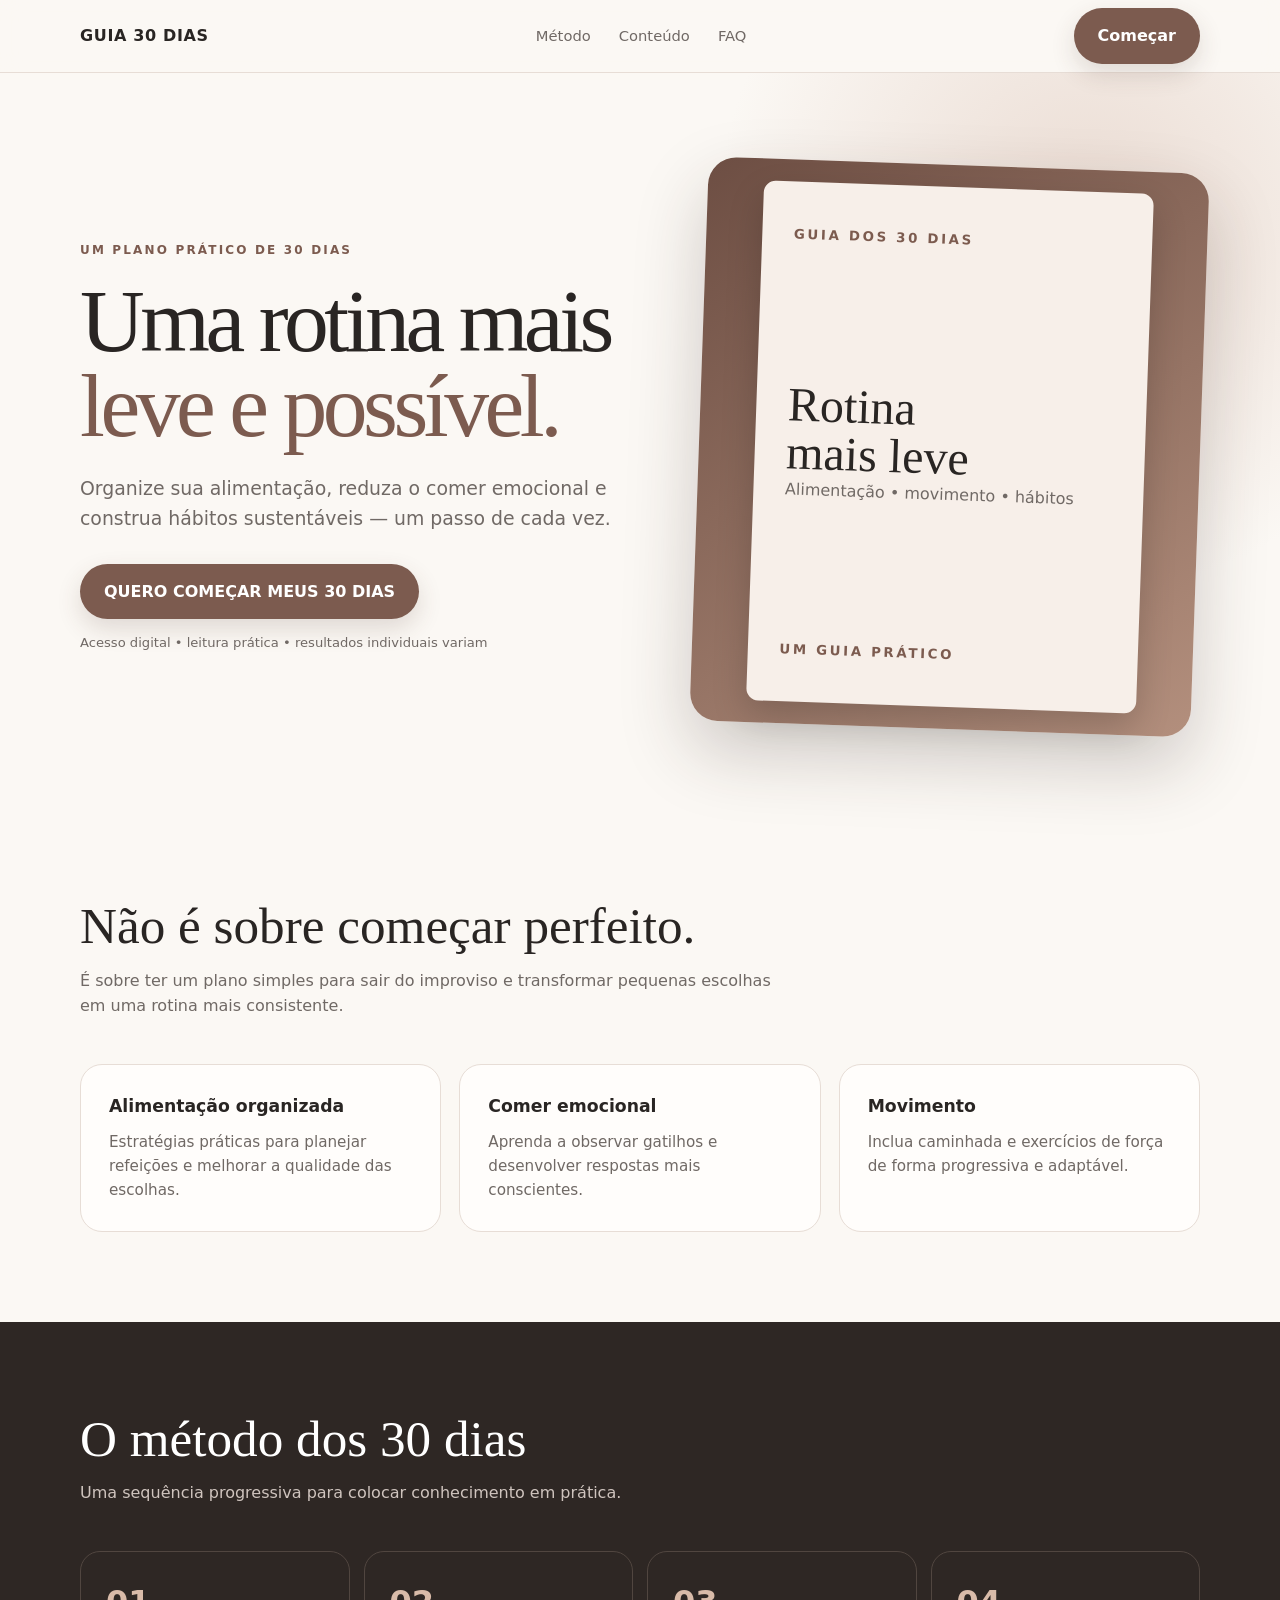
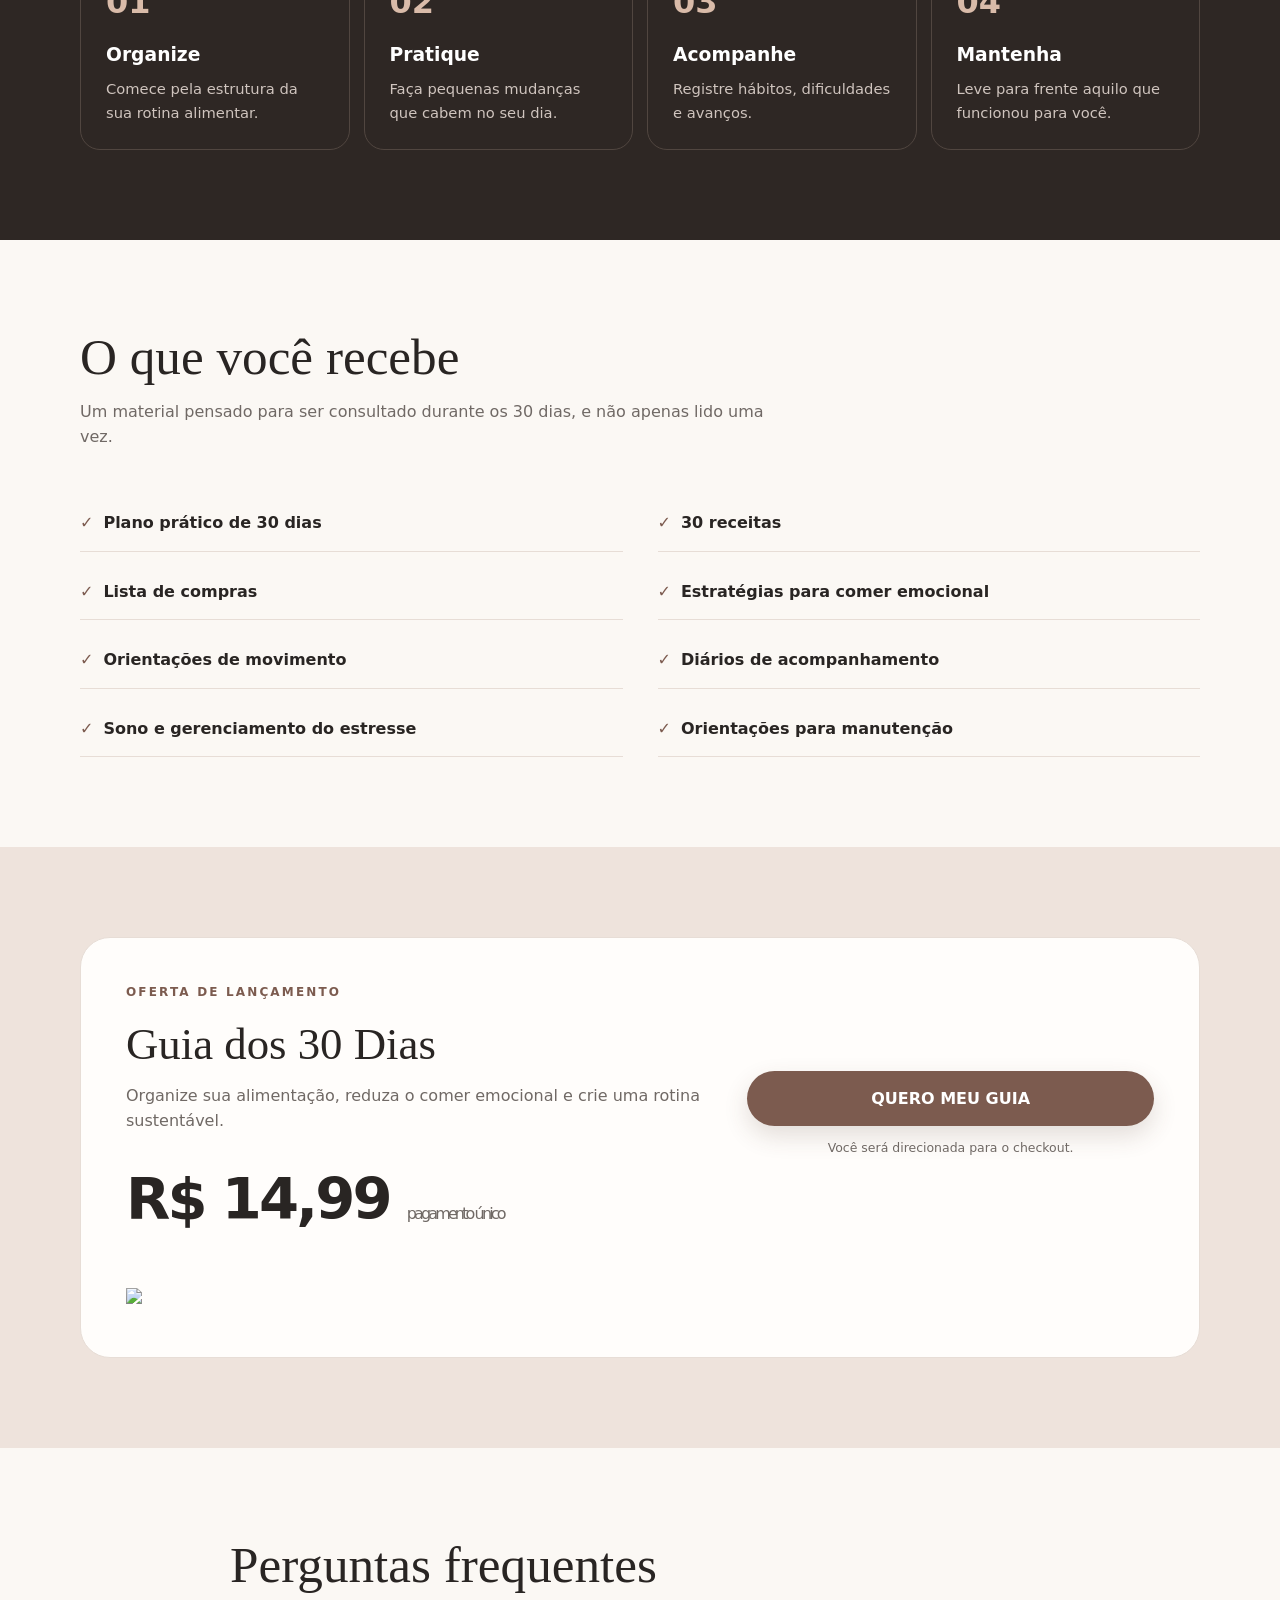
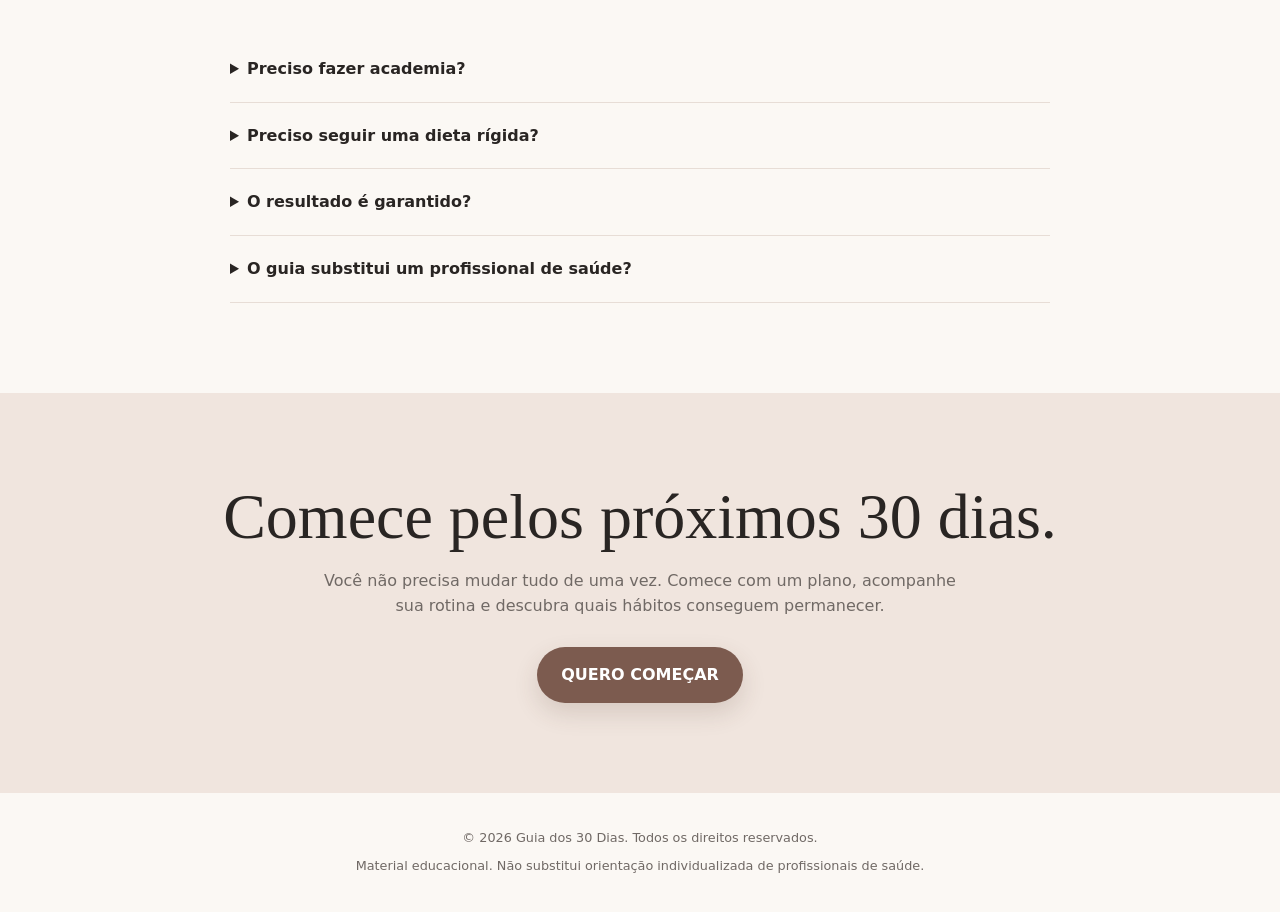
==== index.html @ d3faba63 "seg" ====
<!DOCTYPE html>
<html lang="pt-BR">

<head>
  <meta charset="UTF-8">
  <meta name="viewport" content="width=device-width, initial-scale=1.0">
  <meta name="theme-color" content="#fbf8f4">
  <title>Guia dos 30 Dias | Rotina mais leve</title>
  <meta name="description"
    content="Guia dos 30 Dias: organize sua alimentação, reduza o comer emocional e crie uma rotina sustentável.">

  <!-- Compartilhamento em redes sociais -->
  <meta property="og:type" content="website">
  <meta property="og:locale" content="pt_BR">
  <meta property="og:title" content="Guia dos 30 Dias | Rotina mais leve">
  <meta property="og:description"
    content="Organize sua alimentação, reduza o comer emocional e crie uma rotina sustentável.">
  <link rel="stylesheet" href="css/style.css">
</head>

<body>
  <a class="skip-link" href="#conteudo-principal">Ir para o conteúdo</a>

  <!-- ===================== CABEÇALHO ===================== -->
  <header class="site-header">
    <div class="container nav">
      <a class="nav__logo" href="#topo">GUIA 30 DIAS</a>

      <nav class="nav__links" aria-label="Navegação principal">
        <a href="#metodo">Método</a>
        <a href="#conteudo">Conteúdo</a>
        <a href="#faq">FAQ</a>
      </nav>

      <a class="btn" href="#oferta">Começar</a>
    </div>
  </header>

  <main id="conteudo-principal">

    <!-- ===================== HERO ===================== -->
    <section class="hero" id="topo">
      <div class="container hero__grid">
        <div>
          <p class="kicker">Um plano prático de 30 dias</p>
          <h1>Uma rotina mais <span>leve e possível.</span></h1>
          <p class="hero__subtitle">
            Organize sua alimentação, reduza o comer emocional e construa hábitos sustentáveis — um passo de cada vez.
          </p>
          <a class="btn" href="#oferta">QUERO COMEÇAR MEUS 30 DIAS</a>
          <p class="hero__note">Acesso digital • leitura prática • resultados individuais variam</p>
        </div>

        <div class="mockup" aria-hidden="true">
          <div class="cover">
            <small>GUIA DOS 30 DIAS</small>
            <div>
              <h2>Rotina<br>mais leve</h2>
              <p>Alimentação • movimento • hábitos</p>
            </div>
            <small>UM GUIA PRÁTICO</small>
          </div>
        </div>
      </div>
    </section>

    <!-- ===================== BENEFÍCIOS ===================== -->
    <section class="section">
      <div class="container">
        <div class="section-head">
          <h2>Não é sobre começar perfeito.</h2>
          <p>
            É sobre ter um plano simples para sair do improviso e transformar pequenas escolhas em uma rotina mais
            consistente.
          </p>
        </div>

        <div class="cards">
          <article class="card">
            <h3>Alimentação organizada</h3>
            <p>Estratégias práticas para planejar refeições e melhorar a qualidade das escolhas.</p>
          </article>
          <article class="card">
            <h3>Comer emocional</h3>
            <p>Aprenda a observar gatilhos e desenvolver respostas mais conscientes.</p>
          </article>
          <article class="card">
            <h3>Movimento</h3>
            <p>Inclua caminhada e exercícios de força de forma progressiva e adaptável.</p>
          </article>
        </div>
      </div>
    </section>

    <!-- ===================== MÉTODO ===================== -->
    <section class="section method" id="metodo">
      <div class="container">
        <div class="section-head">
          <h2>O método dos 30 dias</h2>
          <p>Uma sequência progressiva para colocar conhecimento em prática.</p>
        </div>

        <ol class="steps">
          <li class="step">
            <span class="step__number">01</span>
            <h3>Organize</h3>
            <p>Comece pela estrutura da sua rotina alimentar.</p>
          </li>
          <li class="step">
            <span class="step__number">02</span>
            <h3>Pratique</h3>
            <p>Faça pequenas mudanças que cabem no seu dia.</p>
          </li>
          <li class="step">
            <span class="step__number">03</span>
            <h3>Acompanhe</h3>
            <p>Registre hábitos, dificuldades e avanços.</p>
          </li>
          <li class="step">
            <span class="step__number">04</span>
            <h3>Mantenha</h3>
            <p>Leve para frente aquilo que funcionou para você.</p>
          </li>
        </ol>
      </div>
    </section>

    <!-- ===================== O QUE VOCÊ RECEBE ===================== -->
    <section class="section" id="conteudo">
      <div class="container">
        <div class="section-head">
          <h2>O que você recebe</h2>
          <p>Um material pensado para ser consultado durante os 30 dias, e não apenas lido uma vez.</p>
        </div>

        <ul class="checklist">
          <li>Plano prático de 30 dias</li>
          <li>30 receitas</li>
          <li>Lista de compras</li>
          <li>Estratégias para comer emocional</li>
          <li>Orientações de movimento</li>
          <li>Diários de acompanhamento</li>
          <li>Sono e gerenciamento do estresse</li>
          <li>Orientações para manutenção</li>
        </ul>
      </div>
    </section>

    <!-- ===================== OFERTA ===================== -->
    <section class="section offer" id="oferta">
      <div class="container">
        <div class="offer__box">
          <div>
            <p class="kicker">Oferta de lançamento</p>
            <h2 class="offer__title">Guia dos 30 Dias</h2>
            <p class="offer__text">
              Organize sua alimentação, reduza o comer emocional e crie uma rotina sustentável.
            </p>
            <p class="price">R$ 14,99 <small>pagamento único</small></p>
          </div>

          <div>
            <a class="btn btn--block" href="https://pay.hotmart.com/E107895298A" target="_blank"
              rel="noopener noreferrer">QUERO MEU GUIA</a>
            <p class="offer__note">Você será direcionada para o checkout.</p>
          </div>
          <div>
            <script type="text/javascript">
              function importHotmart(){ 
                 var imported = document.createElement('script'); 
                 imported.src = 'https://static.hotmart.com/checkout/widget.min.js'; 
                 document.head.appendChild(imported); 
                var link = document.createElement('link'); 
                link.rel = 'stylesheet'; 
                link.type = 'text/css'; 
                link.href = 'https://static.hotmart.com/css/hotmart-fb.min.css'; 
                document.head.appendChild(link);	} 
               importHotmart(); 
             </script> 
             <a onclick="return false;" href="https://pay.hotmart.com/E107895298A?checkoutMode=2" class="hotmart-fb hotmart__button-checkout"><img src='https://static.hotmart.com/img/btn-buy-green.png'></a> 
          </div>
        </div>
      </div>
    </section>

    <!-- ===================== FAQ ===================== -->
    <section class="section" id="faq">
      <div class="container faq">
        <div class="section-head">
          <h2>Perguntas frequentes</h2>
        </div>

        <details>
          <summary>Preciso fazer academia?</summary>
          <p>Não. O material apresenta alternativas de movimento que podem ser adaptadas à rotina.</p>
        </details>
        <details>
          <summary>Preciso seguir uma dieta rígida?</summary>
          <p>Não. A proposta é trabalhar organização e construção de hábitos.</p>
        </details>
        <details>
          <summary>O resultado é garantido?</summary>
          <p>Não. Resultados relacionados a alimentação, atividade física e peso variam entre indivíduos.</p>
        </details>
        <details>
          <summary>O guia substitui um profissional de saúde?</summary>
          <p>Não. O conteúdo é educacional e não substitui avaliação ou acompanhamento médico, nutricional ou
            psicológico.</p>
        </details>
      </div>
    </section>

    <!-- ===================== CHAMADA FINAL ===================== -->
    <section class="section final">
      <div class="container">
        <h2>Comece pelos próximos 30 dias.</h2>
        <p>
          Você não precisa mudar tudo de uma vez. Comece com um plano, acompanhe sua rotina e descubra quais hábitos
          conseguem permanecer.
        </p>
        <a class="btn" href="#oferta">QUERO COMEÇAR</a>
      </div>
    </section>

  </main>

  <!-- ===================== RODAPÉ ===================== -->
  <footer class="site-footer">
    <div class="container">
      <p>© <span id="ano-atual">2026</span> Guia dos 30 Dias. Todos os direitos reservados.</p>
      <p>Material educacional. Não substitui orientação individualizada de profissionais de saúde.</p>
    </div>
  </footer>

  <script src="js/script.js" defer></script>
</body>

</html>
---- css/style.css ----
/* ==========================================================================
   1. VARIÁVEIS
   ========================================================================== */
:root {
  /* Cores */
  --color-bg: #fbf8f4;
  --color-paper: #fffdfb;
  --color-ink: #292523;
  --color-muted: #706965;
  --color-accent: #7c5b4f;
  --color-accent-light: #d9bba9;
  --color-soft: #eee3dc;
  --color-final: #f0e5de;
  --color-line: #e7ddd6;
  --color-dark: #2e2724;
  --color-dark-line: #514640;
  --color-dark-muted: #cfc4be;

  /* Tipografia */
  --font-sans: Inter, system-ui, -apple-system, BlinkMacSystemFont, "Segoe UI", sans-serif;
  --font-serif: Georgia, "Times New Roman", serif;

  /* Layout */
  --container: min(1120px, 92%);
  --header-height: 72px;
  --radius-sm: 12px;
  --radius-md: 20px;
  --radius-lg: 28px;
  --radius-pill: 999px;
}

/* ==========================================================================
   2. RESET E BASE
   ========================================================================== */
*,
*::before,
*::after {
  box-sizing: border-box;
  margin: 0;
  padding: 0;
}

html {
  scroll-behavior: smooth;
  scroll-padding-top: calc(var(--header-height) + 16px);
}

body {
  font-family: var(--font-sans);
  background: var(--color-bg);
  color: var(--color-ink);
  line-height: 1.6;
}

a {
  color: inherit;
  text-decoration: none;
}

:focus-visible {
  outline: 3px solid var(--color-accent);
  outline-offset: 3px;
}

.container {
  width: var(--container);
  margin-inline: auto;
}

.skip-link {
  position: absolute;
  left: -9999px;
  top: 8px;
  z-index: 100;
  padding: 10px 16px;
  background: var(--color-ink);
  color: #fff;
  border-radius: var(--radius-sm);
}

.skip-link:focus {
  left: 8px;
}

@media (prefers-reduced-motion: reduce) {
  html {
    scroll-behavior: auto;
  }

  * {
    transition: none !important;
  }
}

/* ==========================================================================
   3. COMPONENTES REUTILIZÁVEIS
   ========================================================================== */

/* Botão */
.btn {
  display: inline-flex;
  align-items: center;
  justify-content: center;
  padding: 15px 24px;
  border-radius: var(--radius-pill);
  background: var(--color-accent);
  color: #fff;
  font-weight: 750;
  box-shadow: 0 10px 25px rgba(80, 55, 45, .16);
  transition: transform .2s;
}

.btn:hover {
  transform: translateY(-2px);
}

.btn--block {
  width: 100%;
}

/* Chamada superior de seção */
.kicker {
  margin-bottom: 18px;
  font-size: .75rem;
  font-weight: 800;
  letter-spacing: .18em;
  text-transform: uppercase;
  color: var(--color-accent);
}

/* Seções */
.section {
  padding: 90px 0;
}

.section-head {
  max-width: 700px;
  margin-bottom: 45px;
}

.section-head h2 {
  margin-bottom: 15px;
  font: 500 clamp(2.1rem, 4vw, 3.5rem) / 1.05 var(--font-serif);
}

.section-head p {
  color: var(--color-muted);
}

/* ==========================================================================
   4. CABEÇALHO
   ========================================================================== */
.site-header {
  position: sticky;
  top: 0;
  z-index: 20;
  background: rgba(251, 248, 244, .92);
  backdrop-filter: blur(12px);
  border-bottom: 1px solid var(--color-line);
}

.nav {
  height: var(--header-height);
  display: flex;
  align-items: center;
  justify-content: space-between;
}

.nav__logo {
  font-weight: 800;
  letter-spacing: .04em;
}

.nav__links {
  display: flex;
  gap: 28px;
  font-size: .92rem;
  color: var(--color-muted);
}

.nav__links a:hover,
.nav__links a.is-active {
  color: var(--color-ink);
}

.nav__links a.is-active {
  font-weight: 700;
}

/* ==========================================================================
   5. HERO
   ========================================================================== */
.hero {
  padding: 92px 0 80px;
  background:
    radial-gradient(circle at 85% 20%, #eadbd2 0, transparent 30%),
    var(--color-bg);
}

.hero__grid {
  display: grid;
  grid-template-columns: 1.05fr .95fr;
  gap: 65px;
  align-items: center;
}

.hero h1 {
  font: 500 clamp(3rem, 7vw, 5.8rem) / .95 var(--font-serif);
  letter-spacing: -.05em;
}

.hero h1 span {
  display: block;
  color: var(--color-accent);
}

.hero__subtitle {
  max-width: 620px;
  margin: 25px 0 30px;
  font-size: 1.18rem;
  color: var(--color-muted);
}

.hero__note {
  margin-top: 13px;
  font-size: .82rem;
  color: var(--color-muted);
}

/* Mockup da capa */
.mockup {
  padding: 22px;
  background: linear-gradient(145deg, #6d4e43, #b38f7d);
  border-radius: var(--radius-lg);
  box-shadow: 0 30px 70px rgba(52, 38, 32, .22);
  transform: rotate(2deg);
}

.cover {
  display: flex;
  flex-direction: column;
  justify-content: space-between;
  max-width: 390px;
  aspect-ratio: 3 / 4;
  margin: auto;
  padding: 42px 32px;
  background: #f7efe9;
  border-radius: var(--radius-sm);
  box-shadow: 0 15px 35px rgba(0, 0, 0, .18);
}

.cover small {
  font-weight: 800;
  letter-spacing: .2em;
  color: var(--color-accent);
}

.cover h2 {
  font: 500 3rem / 1 var(--font-serif);
}

.cover p {
  color: var(--color-muted);
}

/* ==========================================================================
   6. CARDS (BENEFÍCIOS)
   ========================================================================== */
.cards {
  display: grid;
  grid-template-columns: repeat(3, 1fr);
  gap: 18px;
}

.card {
  padding: 28px;
  background: var(--color-paper);
  border: 1px solid var(--color-line);
  border-radius: 22px;
}

.card h3 {
  margin-bottom: 9px;
  font-size: 1.08rem;
}

.card p {
  font-size: .95rem;
  color: var(--color-muted);
}

/* ==========================================================================
   7. MÉTODO (FUNDO ESCURO)
   ========================================================================== */
.method {
  background: var(--color-dark);
  color: #fff;
}

.method .section-head p {
  color: var(--color-dark-muted);
}

.steps {
  display: grid;
  grid-template-columns: repeat(4, 1fr);
  gap: 14px;
  list-style: none;
}

.step {
  padding: 25px;
  border: 1px solid var(--color-dark-line);
  border-radius: var(--radius-md);
}

.step__number {
  display: block;
  font-size: 2rem;
  font-weight: 700;
  color: var(--color-accent-light);
}

.step h3 {
  margin: 12px 0 7px;
}

.step p {
  font-size: .92rem;
  color: var(--color-dark-muted);
}

/* ==========================================================================
   8. CONTEÚDO (CHECKLIST)
   ========================================================================== */
.checklist {
  display: grid;
  grid-template-columns: 1fr 1fr;
  gap: 12px 35px;
  list-style: none;
}

.checklist li {
  padding: 15px 0;
  border-bottom: 1px solid var(--color-line);
  font-weight: 650;
}

.checklist li::before {
  content: "✓";
  margin-right: 10px;
  color: var(--color-accent);
}

/* ==========================================================================
   9. OFERTA
   ========================================================================== */
.offer {
  background: var(--color-soft);
}

.offer__box {
  display: grid;
  grid-template-columns: 1fr .7fr;
  gap: 40px;
  align-items: center;
  padding: 45px;
  background: var(--color-paper);
  border: 1px solid var(--color-line);
  border-radius: 30px;
}

.offer__title {
  margin-bottom: 15px;
  font: 500 2.8rem / 1.05 var(--font-serif);
}

.offer__text {
  margin-bottom: 20px;
  color: var(--color-muted);
}

.price {
  font-size: 3.6rem;
  font-weight: 850;
  letter-spacing: -.05em;
}

.price small {
  font-size: 1rem;
  font-weight: 500;
  color: var(--color-muted);
}

.offer__note {
  margin-top: 12px;
  font-size: .78rem;
  text-align: center;
  color: var(--color-muted);
}

/* ==========================================================================
   10. FAQ
   ========================================================================== */
.faq {
  max-width: 820px;
}

.faq details {
  padding: 20px 0;
  border-bottom: 1px solid var(--color-line);
}

.faq summary {
  cursor: pointer;
  font-weight: 750;
}

.faq details p {
  padding-top: 12px;
  color: var(--color-muted);
}

/* ==========================================================================
   11. CHAMADA FINAL E RODAPÉ
   ========================================================================== */
.final {
  text-align: center;
  background: var(--color-final);
}

.final h2 {
  margin-bottom: 18px;
  font: 500 clamp(2.5rem, 5vw, 4.3rem) / 1.05 var(--font-serif);
}

.final p {
  max-width: 650px;
  margin: 0 auto 28px;
  color: var(--color-muted);
}

.site-footer {
  padding: 35px 0;
  font-size: .8rem;
  text-align: center;
  color: var(--color-muted);
}

.site-footer p + p {
  margin-top: 8px;
}

/* ==========================================================================
   12. RESPONSIVO
   ========================================================================== */
@media (max-width: 800px) {
  .nav__links {
    display: none;
  }

  .hero {
    padding-top: 55px;
  }

  .hero__grid,
  .offer__box {
    grid-template-columns: 1fr;
  }

  .cards,
  .steps {
    grid-template-columns: 1fr 1fr;
  }

  .checklist {
    grid-template-columns: 1fr;
  }

  .mockup {
    max-width: 440px;
    margin: auto;
  }
}

@media (max-width: 520px) {
  .section {
    padding: 65px 0;
  }

  .cards,
  .steps {
    grid-template-columns: 1fr;
  }

  .nav .btn {
    padding: 11px 15px;
    font-size: .82rem;
  }

  .offer__box {
    padding: 28px;
  }

  .price {
    font-size: 3rem;
  }
}
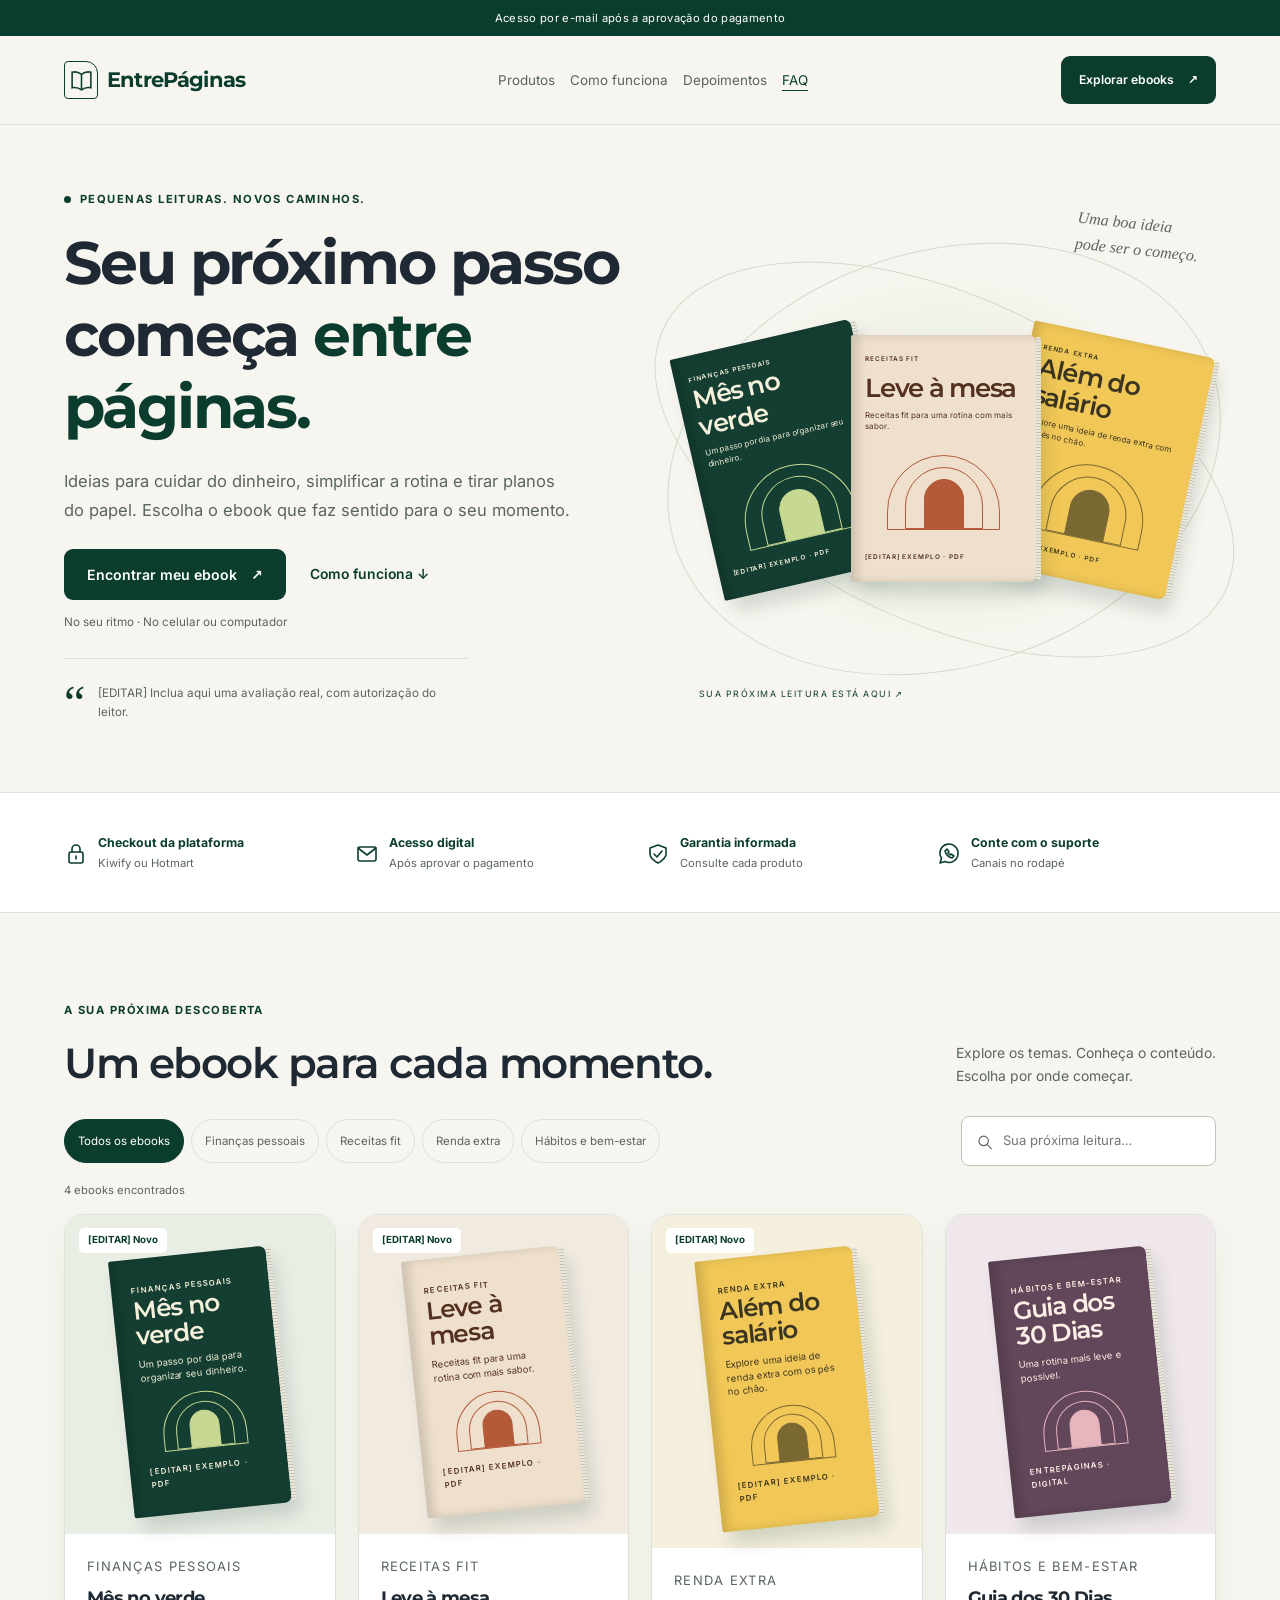
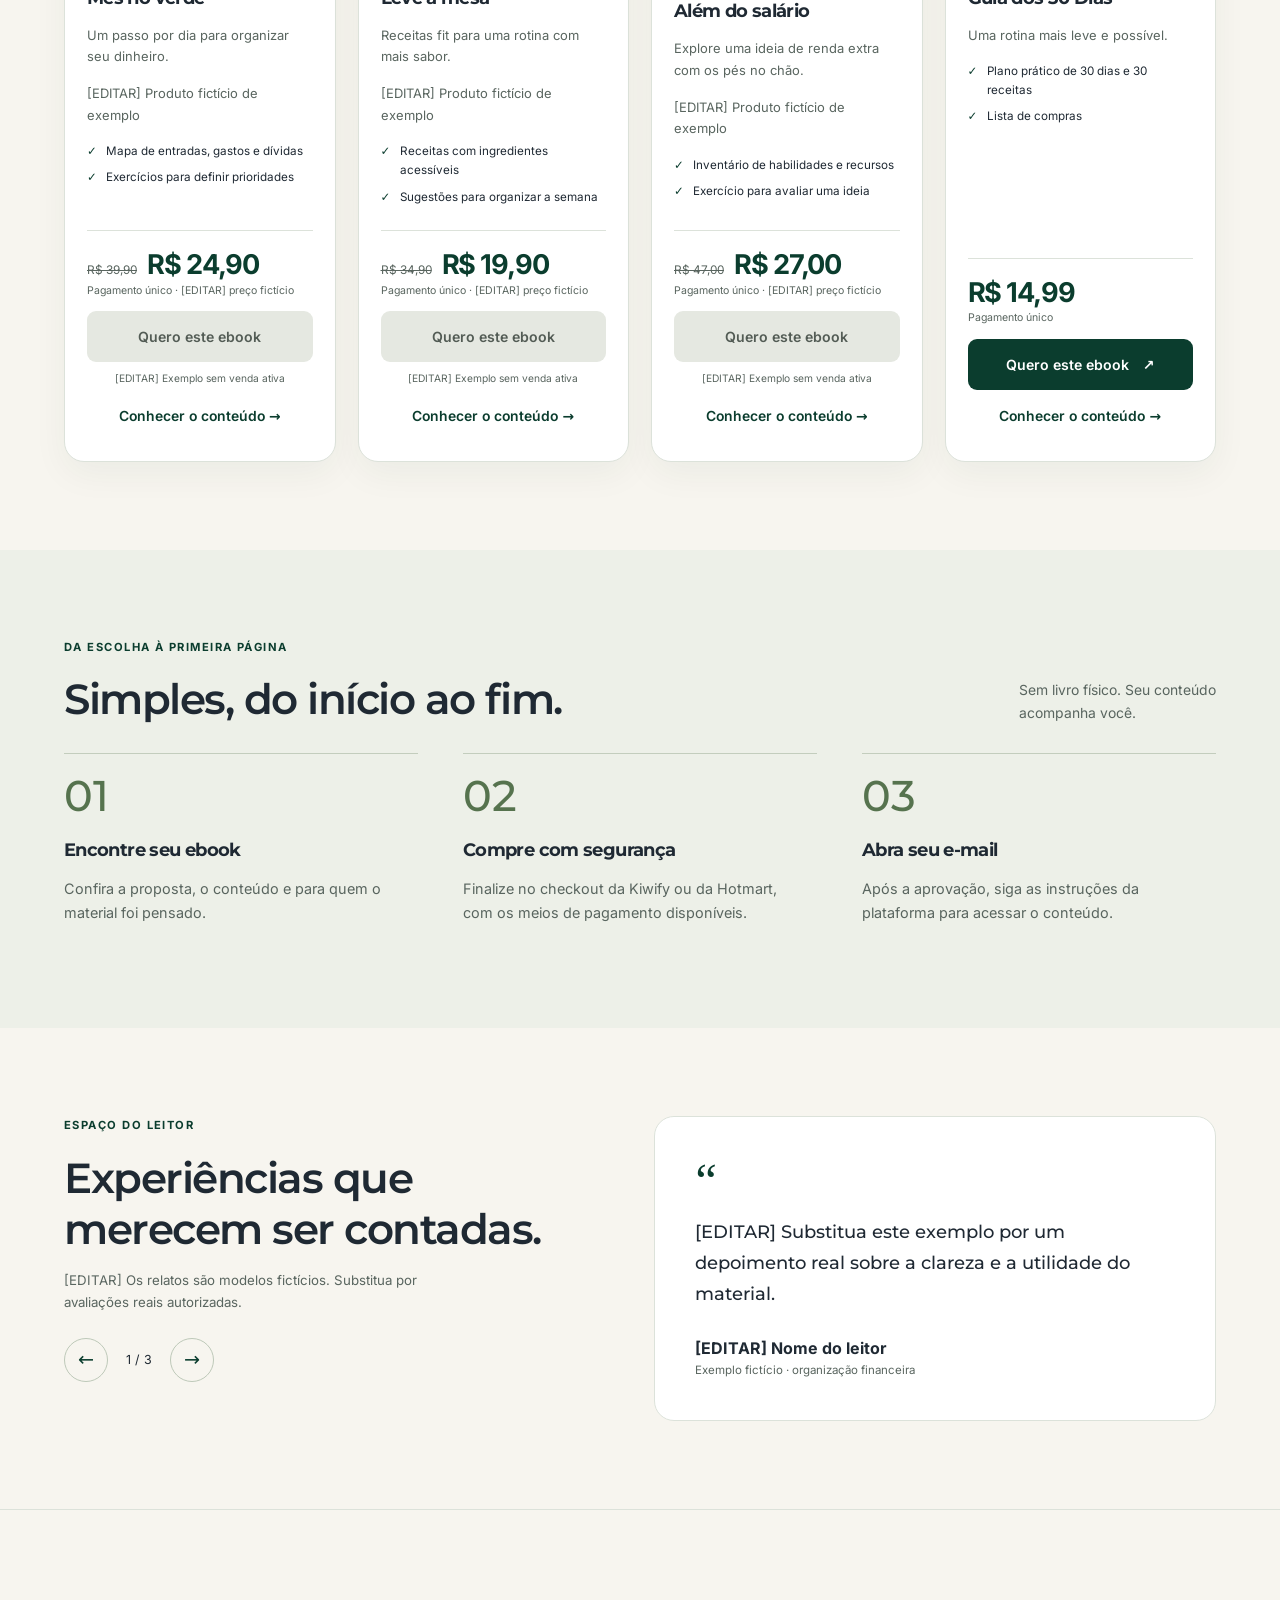
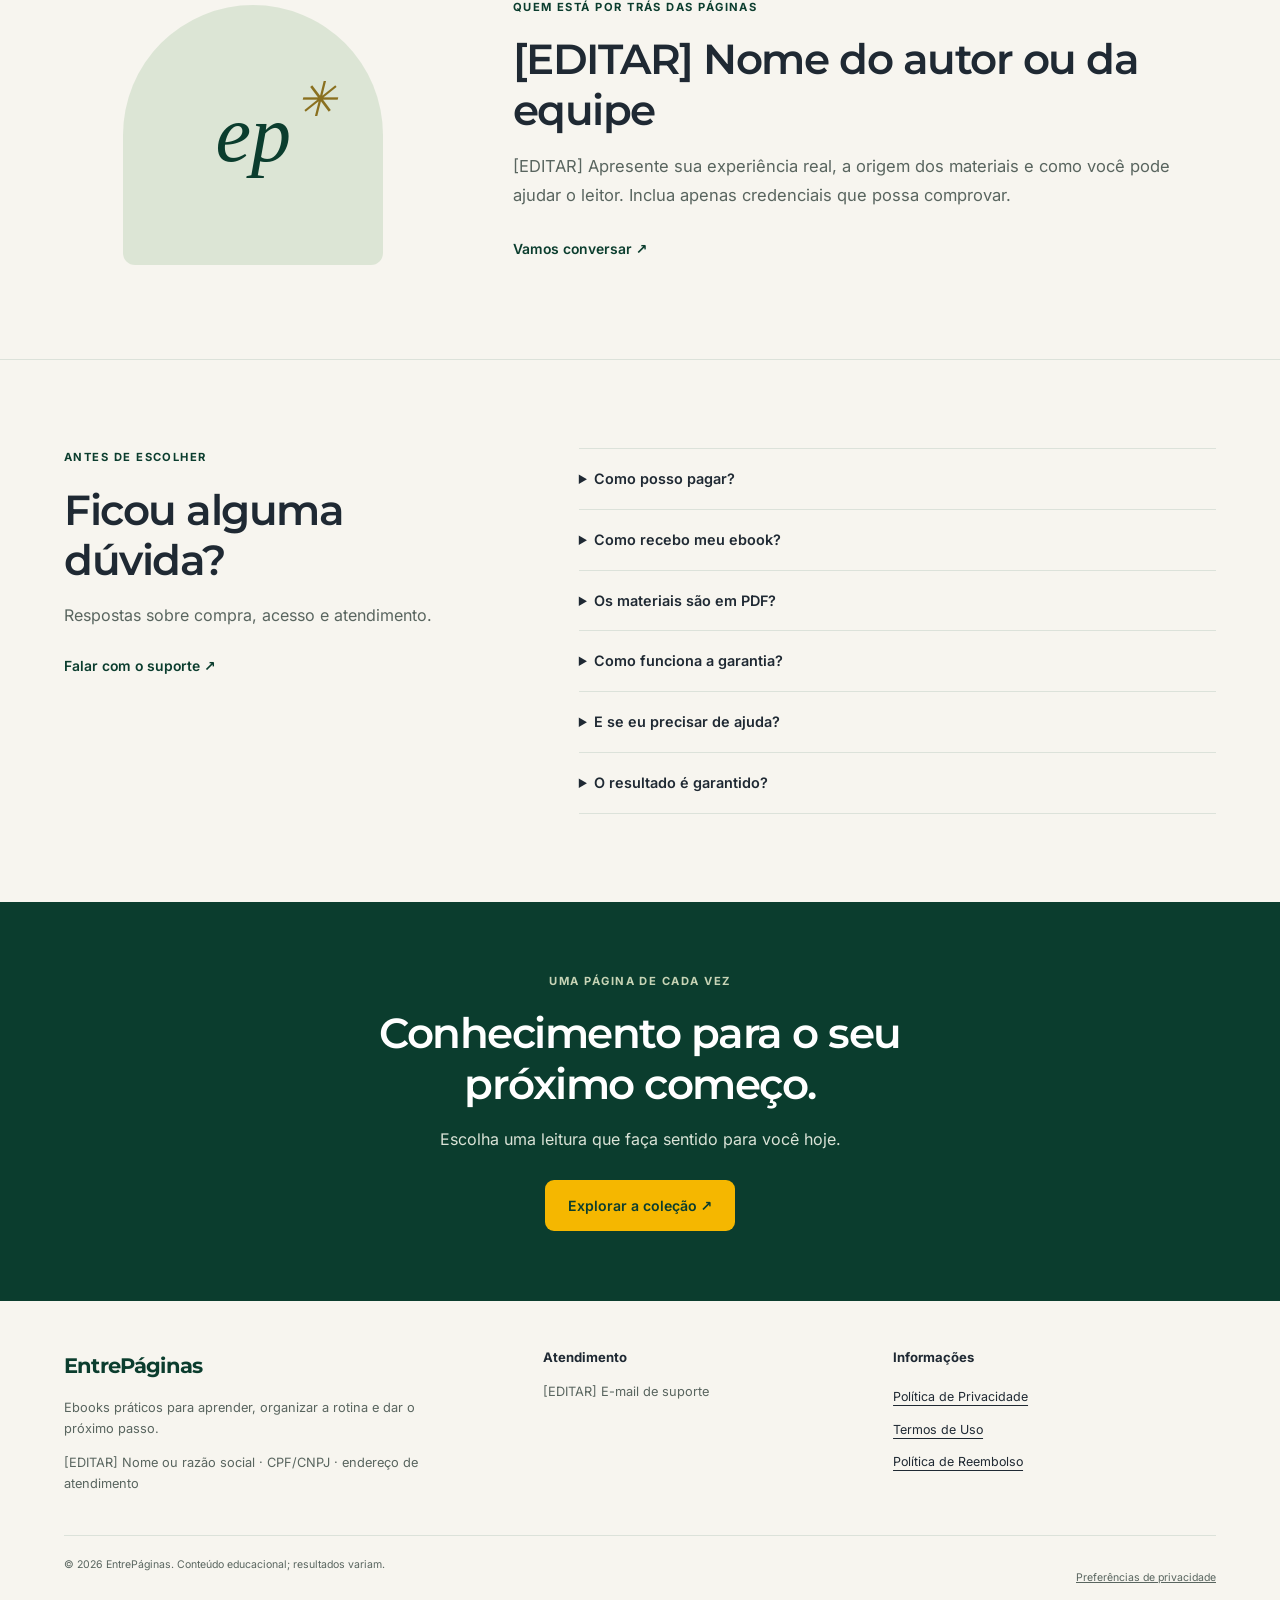
==== commit 33d15361: "Transformar página em vitrine de ebooks com catálogo configurável" ====
--- a/index.html
+++ b/index.html
@@ -1,238 +1,77 @@
-<!DOCTYPE html>
+<!doctype html>
 <html lang="pt-BR">
-
 <head>
-  <meta charset="UTF-8">
-  <meta name="viewport" content="width=device-width, initial-scale=1.0">
-  <meta name="theme-color" content="#fbf8f4">
-  <title>Guia dos 30 Dias | Rotina mais leve</title>
-  <meta name="description"
-    content="Guia dos 30 Dias: organize sua alimentação, reduza o comer emocional e crie uma rotina sustentável.">
-
-  <!-- Compartilhamento em redes sociais -->
+  <meta charset="utf-8">
+  <meta name="viewport" content="width=device-width, initial-scale=1">
+  <meta name="theme-color" content="#0B3D2E">
+  <title>EntrePáginas | Ebooks para o seu próximo passo</title>
+  <meta name="description" content="Explore ebooks sobre finanças, receitas e novas ideias. Conheça o conteúdo e compre pelo checkout da plataforma.">
+  <!-- [EDITAR] Atualize também os metadados estáticos ao mudar a marca/domínio. -->
+  <!-- [EDITAR] Após publicar, insira aqui o canonical com a URL absoluta da página. -->
   <meta property="og:type" content="website">
   <meta property="og:locale" content="pt_BR">
-  <meta property="og:title" content="Guia dos 30 Dias | Rotina mais leve">
-  <meta property="og:description"
-    content="Organize sua alimentação, reduza o comer emocional e crie uma rotina sustentável.">
+  <meta property="og:title" content="EntrePáginas | Ebooks para o seu próximo passo">
+  <meta property="og:description" content="Conhecimento prático para organizar a rotina e começar algo novo.">
+  <meta property="og:url" content="">
+  <meta property="og:image" content="assets/compartilhamento.png">
+  <meta name="twitter:card" content="summary_large_image">
+  <meta name="twitter:title" content="EntrePáginas | Ebooks para o seu próximo passo">
+  <meta name="twitter:description" content="Conhecimento prático para organizar a rotina e começar algo novo.">
+  <meta name="twitter:image" content="assets/compartilhamento.png">
+  <link rel="icon" href="assets/favicon.svg" type="image/svg+xml">
+  <link rel="preload" href="assets/fonts/inter-latin.woff2" as="font" type="font/woff2" crossorigin>
+  <link rel="preload" href="assets/fonts/montserrat-latin.woff2" as="font" type="font/woff2" crossorigin>
   <link rel="stylesheet" href="css/style.css">
+  <!-- Pixels: configure os IDs em produtos.js; carregamento após consentimento. -->
+  <script src="js/produtos.js" defer></script>
+  <script src="js/script.js" defer></script>
 </head>
-
-<body>
+<body data-pagina="inicio">
   <a class="skip-link" href="#conteudo-principal">Ir para o conteúdo</a>
-
-  <!-- ===================== CABEÇALHO ===================== -->
-  <header class="site-header">
-    <div class="container nav">
-      <a class="nav__logo" href="#topo">GUIA 30 DIAS</a>
-
-      <nav class="nav__links" aria-label="Navegação principal">
-        <a href="#metodo">Método</a>
-        <a href="#conteudo">Conteúdo</a>
-        <a href="#faq">FAQ</a>
-      </nav>
-
-      <a class="btn" href="#oferta">Começar</a>
-    </div>
-  </header>
-
-  <main id="conteudo-principal">
-
-    <!-- ===================== HERO ===================== -->
-    <section class="hero" id="topo">
-      <div class="container hero__grid">
-        <div>
-          <p class="kicker">Um plano prático de 30 dias</p>
-          <h1>Uma rotina mais <span>leve e possível.</span></h1>
-          <p class="hero__subtitle">
-            Organize sua alimentação, reduza o comer emocional e construa hábitos sustentáveis — um passo de cada vez.
-          </p>
-          <a class="btn" href="#oferta">QUERO COMEÇAR MEUS 30 DIAS</a>
-          <p class="hero__note">Acesso digital • leitura prática • resultados individuais variam</p>
-        </div>
-
-        <div class="mockup" aria-hidden="true">
-          <div class="cover">
-            <small>GUIA DOS 30 DIAS</small>
-            <div>
-              <h2>Rotina<br>mais leve</h2>
-              <p>Alimentação • movimento • hábitos</p>
-            </div>
-            <small>UM GUIA PRÁTICO</small>
-          </div>
-        </div>
+  <div class="announcement" data-aviso>Acesso por e-mail após a aprovação do pagamento</div>
+  <header class="site-header"><div class="container nav">
+    <a class="brand" href="index.html" aria-label="EntrePáginas — início"><span class="brand-mark" aria-hidden="true"><svg viewBox="0 0 24 24" width="25" height="25" fill="none" stroke="currentColor" stroke-width="1.5"><path d="M3 4q5-1 9 2 4-3 9-2v15q-5-1-9 2-4-3-9-2zM12 6v15"/></svg></span><span data-marca>EntrePáginas</span></a>
+    <button class="menu-toggle" type="button" aria-expanded="false" aria-controls="menu-principal">Menu <span aria-hidden="true">☰</span></button>
+    <nav id="menu-principal" class="nav-links" aria-label="Navegação principal"><a href="#produtos">Produtos</a><a href="#como-funciona">Como funciona</a><a href="#depoimentos">Depoimentos</a><a href="#faq">FAQ</a></nav>
+    <a class="button nav-cta" href="#produtos">Explorar ebooks <span aria-hidden="true">↗</span></a>
+  </div></header>
+  <main id="conteudo-principal" tabindex="-1">
+    <section class="hero" id="topo"><div class="container hero-grid">
+      <div class="hero-copy"><p class="eyebrow"><span class="dot" aria-hidden="true"></span> Pequenas leituras. Novos caminhos.</p>
+        <h1>Seu próximo passo<br>começa <span>entre páginas.</span></h1>
+        <p class="lead">Ideias para cuidar do dinheiro, simplificar a rotina e tirar planos do papel. Escolha o ebook que faz sentido para o seu momento.</p>
+        <div class="hero-actions"><a class="button" href="#produtos">Encontrar meu ebook <span aria-hidden="true">↗</span></a><a class="text-link" href="#como-funciona">Como funciona ↓</a></div>
+        <p class="hero-note">No seu ritmo · No celular ou computador</p>
+        <div class="social-summary"><span class="quote-mark" aria-hidden="true">“</span><p data-prova-social>[EDITAR] Inclua uma avaliação real, com autorização.</p></div>
       </div>
-    </section>
-
-    <!-- ===================== BENEFÍCIOS ===================== -->
-    <section class="section">
-      <div class="container">
-        <div class="section-head">
-          <h2>Não é sobre começar perfeito.</h2>
-          <p>
-            É sobre ter um plano simples para sair do improviso e transformar pequenas escolhas em uma rotina mais
-            consistente.
-          </p>
-        </div>
-
-        <div class="cards">
-          <article class="card">
-            <h3>Alimentação organizada</h3>
-            <p>Estratégias práticas para planejar refeições e melhorar a qualidade das escolhas.</p>
-          </article>
-          <article class="card">
-            <h3>Comer emocional</h3>
-            <p>Aprenda a observar gatilhos e desenvolver respostas mais conscientes.</p>
-          </article>
-          <article class="card">
-            <h3>Movimento</h3>
-            <p>Inclua caminhada e exercícios de força de forma progressiva e adaptável.</p>
-          </article>
-        </div>
-      </div>
-    </section>
-
-    <!-- ===================== MÉTODO ===================== -->
-    <section class="section method" id="metodo">
-      <div class="container">
-        <div class="section-head">
-          <h2>O método dos 30 dias</h2>
-          <p>Uma sequência progressiva para colocar conhecimento em prática.</p>
-        </div>
-
-        <ol class="steps">
-          <li class="step">
-            <span class="step__number">01</span>
-            <h3>Organize</h3>
-            <p>Comece pela estrutura da sua rotina alimentar.</p>
-          </li>
-          <li class="step">
-            <span class="step__number">02</span>
-            <h3>Pratique</h3>
-            <p>Faça pequenas mudanças que cabem no seu dia.</p>
-          </li>
-          <li class="step">
-            <span class="step__number">03</span>
-            <h3>Acompanhe</h3>
-            <p>Registre hábitos, dificuldades e avanços.</p>
-          </li>
-          <li class="step">
-            <span class="step__number">04</span>
-            <h3>Mantenha</h3>
-            <p>Leve para frente aquilo que funcionou para você.</p>
-          </li>
-        </ol>
-      </div>
-    </section>
-
-    <!-- ===================== O QUE VOCÊ RECEBE ===================== -->
-    <section class="section" id="conteudo">
-      <div class="container">
-        <div class="section-head">
-          <h2>O que você recebe</h2>
-          <p>Um material pensado para ser consultado durante os 30 dias, e não apenas lido uma vez.</p>
-        </div>
-
-        <ul class="checklist">
-          <li>Plano prático de 30 dias</li>
-          <li>30 receitas</li>
-          <li>Lista de compras</li>
-          <li>Estratégias para comer emocional</li>
-          <li>Orientações de movimento</li>
-          <li>Diários de acompanhamento</li>
-          <li>Sono e gerenciamento do estresse</li>
-          <li>Orientações para manutenção</li>
-        </ul>
-      </div>
-    </section>
-
-    <!-- ===================== OFERTA ===================== -->
-    <section class="section offer" id="oferta">
-      <div class="container">
-        <div class="offer__box">
-          <div>
-            <p class="kicker">Oferta de lançamento</p>
-            <h2 class="offer__title">Guia dos 30 Dias</h2>
-            <p class="offer__text">
-              Organize sua alimentação, reduza o comer emocional e crie uma rotina sustentável.
-            </p>
-            <p class="price">R$ 14,99 <small>pagamento único</small></p>
-          </div>
-
-          <div>
-            <a class="btn btn--block" href="https://pay.hotmart.com/E107895298A" target="_blank"
-              rel="noopener noreferrer">QUERO MEU GUIA</a>
-            <p class="offer__note">Você será direcionada para o checkout.</p>
-          </div>
-          <div>
-            <script type="text/javascript">
-              function importHotmart(){ 
-                 var imported = document.createElement('script'); 
-                 imported.src = 'https://static.hotmart.com/checkout/widget.min.js'; 
-                 document.head.appendChild(imported); 
-                var link = document.createElement('link'); 
-                link.rel = 'stylesheet'; 
-                link.type = 'text/css'; 
-                link.href = 'https://static.hotmart.com/css/hotmart-fb.min.css'; 
-                document.head.appendChild(link);	} 
-               importHotmart(); 
-             </script> 
-             <a onclick="return false;" href="https://pay.hotmart.com/E107895298A?checkoutMode=2" class="hotmart-fb hotmart__button-checkout"><img src='https://static.hotmart.com/img/btn-buy-green.png'></a> 
-          </div>
-        </div>
-      </div>
-    </section>
-
-    <!-- ===================== FAQ ===================== -->
-    <section class="section" id="faq">
-      <div class="container faq">
-        <div class="section-head">
-          <h2>Perguntas frequentes</h2>
-        </div>
-
-        <details>
-          <summary>Preciso fazer academia?</summary>
-          <p>Não. O material apresenta alternativas de movimento que podem ser adaptadas à rotina.</p>
-        </details>
-        <details>
-          <summary>Preciso seguir uma dieta rígida?</summary>
-          <p>Não. A proposta é trabalhar organização e construção de hábitos.</p>
-        </details>
-        <details>
-          <summary>O resultado é garantido?</summary>
-          <p>Não. Resultados relacionados a alimentação, atividade física e peso variam entre indivíduos.</p>
-        </details>
-        <details>
-          <summary>O guia substitui um profissional de saúde?</summary>
-          <p>Não. O conteúdo é educacional e não substitui avaliação ou acompanhamento médico, nutricional ou
-            psicológico.</p>
-        </details>
-      </div>
-    </section>
-
-    <!-- ===================== CHAMADA FINAL ===================== -->
-    <section class="section final">
-      <div class="container">
-        <h2>Comece pelos próximos 30 dias.</h2>
-        <p>
-          Você não precisa mudar tudo de uma vez. Comece com um plano, acompanhe sua rotina e descubra quais hábitos
-          conseguem permanecer.
-        </p>
-        <a class="btn" href="#oferta">QUERO COMEÇAR</a>
-      </div>
-    </section>
-
+      <div class="hero-art" aria-label="Prévia dos ebooks da coleção"><div class="orbit orbit-one" aria-hidden="true"></div><div class="orbit orbit-two" aria-hidden="true"></div><span class="art-note">Uma boa ideia<br>pode ser o começo.</span><div class="book-stack" id="hero-livros"></div><span class="art-caption">SUA PRÓXIMA LEITURA ESTÁ AQUI ↗</span></div>
+    </div></section>
+    <div class="trust-strip"><ul class="container trust-list">
+      <li><span data-icon="lock"></span><div><strong>Checkout da plataforma</strong><small>Kiwify ou Hotmart</small></div></li>
+      <li><span data-icon="mail"></span><div><strong>Acesso digital</strong><small>Após aprovar o pagamento</small></div></li>
+      <li><span data-icon="shield"></span><div><strong>Garantia informada</strong><small>Consulte cada produto</small></div></li>
+      <li><span data-icon="chat"></span><div><strong>Conte com o suporte</strong><small>Canais no rodapé</small></div></li>
+    </ul></div>
+    <section class="section" id="produtos" aria-labelledby="titulo-vitrine"><span id="conteudo" class="anchor-alias" aria-hidden="true"></span><div class="container">
+      <div class="section-heading"><div><p class="eyebrow">A sua próxima descoberta</p><h2 id="titulo-vitrine">Um ebook para cada momento.</h2></div><p>Explore os temas. Conheça o conteúdo.<br>Escolha por onde começar.</p></div>
+      <div class="catalog-tools"><div id="filtros" class="filters" role="group" aria-label="Filtrar por categoria"></div><div class="search-field"><label class="sr-only" for="busca">Buscar ebook pelo nome</label><span data-icon="search"></span><input id="busca" type="search" placeholder="Sua próxima leitura…" autocomplete="off"></div></div>
+      <p class="catalog-count" id="resultado-busca" role="status" aria-live="polite" aria-atomic="true"></p>
+      <div class="product-grid" id="grade-produtos"></div>
+      <div class="empty-state" id="sem-resultados" hidden><h3>Nenhum ebook encontrado.</h3><p>Tente outro nome ou explore todas as categorias.</p><button class="button button-outline" id="limpar-busca" type="button">Limpar filtros</button></div>
+      <noscript><p class="notice">Ative o JavaScript para explorar o catálogo. O produto original continua disponível: <a href="https://pay.hotmart.com/E107895298A" target="_blank" rel="noopener noreferrer">Guia dos 30 Dias na Hotmart (nova aba)</a>.</p></noscript>
+    </div></section>
+    <section class="section how-section" id="como-funciona"><span id="metodo" class="anchor-alias" aria-hidden="true"></span><div class="container">
+      <div class="section-heading"><div><p class="eyebrow">Da escolha à primeira página</p><h2>Simples, do início ao fim.</h2></div><p>Sem livro físico. Seu conteúdo<br>acompanha você.</p></div>
+      <ol class="steps"><li><span class="step-number">01</span><h3>Encontre seu ebook</h3><p>Confira a proposta, o conteúdo e para quem o material foi pensado.</p></li><li><span class="step-number">02</span><h3>Compre com segurança</h3><p>Finalize no checkout da Kiwify ou da Hotmart, com os meios de pagamento disponíveis.</p></li><li><span class="step-number">03</span><h3>Abra seu e-mail</h3><p>Após a aprovação, siga as instruções da plataforma para acessar o conteúdo.</p></li></ol>
+    </div></section>
+    <section class="section" id="depoimentos" aria-labelledby="titulo-depoimentos"><div class="container testimonial-layout">
+      <div><p class="eyebrow">Espaço do leitor</p><h2 id="titulo-depoimentos">Experiências que<br>merecem ser contadas.</h2><p class="muted">[EDITAR] Os relatos são modelos fictícios. Substitua por avaliações reais autorizadas.</p><div class="carousel-controls"><button type="button" id="depoimento-anterior" class="icon-button" aria-label="Depoimento anterior">←</button><span id="depoimento-posicao" aria-live="polite"></span><button type="button" id="depoimento-proximo" class="icon-button" aria-label="Próximo depoimento">→</button></div></div>
+      <div id="depoimento" class="testimonial" role="region" aria-label="Depoimentos" aria-roledescription="carrossel"></div>
+    </div></section>
+    <section class="section author-section"><div class="container author-layout"><div class="author-portrait" id="autor-imagem"><span aria-hidden="true">ep<span class="portrait-star">✳</span></span></div><div><p class="eyebrow">Quem está por trás das páginas</p><h2 data-autor-nome>[EDITAR] Nome do autor</h2><p class="lead" data-autor-resumo></p><a class="text-link" href="#contato">Vamos conversar ↗</a></div></div></section>
+    <section class="section" id="faq"><div class="container faq-layout"><div><p class="eyebrow">Antes de escolher</p><h2>Ficou alguma dúvida?</h2><p class="muted">Respostas sobre compra, acesso e atendimento.</p><a class="text-link" href="#contato">Falar com o suporte ↗</a></div><div class="faq" id="faq-geral"></div></div></section>
+    <section class="final-cta"><div class="container"><p class="eyebrow">Uma página de cada vez</p><h2>Conhecimento para o seu<br>próximo começo.</h2><p>Escolha uma leitura que faça sentido para você hoje.</p><a class="button button-gold" href="#produtos">Explorar a coleção ↗</a></div></section>
   </main>
-
-  <!-- ===================== RODAPÉ ===================== -->
-  <footer class="site-footer">
-    <div class="container">
-      <p>© <span id="ano-atual">2026</span> Guia dos 30 Dias. Todos os direitos reservados.</p>
-      <p>Material educacional. Não substitui orientação individualizada de profissionais de saúde.</p>
-    </div>
-  </footer>
-
-  <script src="js/script.js" defer></script>
+  <footer class="site-footer" id="contato"><div class="container" data-rodape><a href="privacidade.html">Privacidade</a> · <a href="termos.html">Termos de uso</a> · <a href="reembolso.html">Reembolso</a></div></footer>
 </body>
-
-</html>+</html>
--- a/css/style.css
+++ b/css/style.css
@@ -1,508 +1,226 @@
-/* ==========================================================================
-   1. VARIÁVEIS
-   ========================================================================== */
+/* Fontes do Google Fonts hospedadas localmente; licenças em assets/fonts. */
+@font-face {
+  font-family: 'Inter';
+  font-style: normal;
+  font-weight: 400 700;
+  font-display: swap;
+  src: url(../assets/fonts/inter-latin.woff2) format('woff2');
+  unicode-range: U+0000-00FF, U+0131, U+0152-0153, U+02BB-02BC, U+02C6, U+02DA, U+02DC, U+0304, U+0308, U+0329, U+2000-206F, U+20AC, U+2122, U+2191, U+2193, U+2212, U+2215, U+FEFF, U+FFFD;
+}
+@font-face {
+  font-family: 'Montserrat';
+  font-style: normal;
+  font-weight: 500 800;
+  font-display: swap;
+  src: url(../assets/fonts/montserrat-latin.woff2) format('woff2');
+  unicode-range: U+0000-00FF, U+0131, U+0152-0153, U+02BB-02BC, U+02C6, U+02DA, U+02DC, U+0304, U+0308, U+0329, U+2000-206F, U+20AC, U+2122, U+2191, U+2193, U+2212, U+2215, U+FEFF, U+FFFD;
+}
+/* Paleta e escalas: personalize aqui. Projeto mobile-first, sem bibliotecas. */
 :root {
-  /* Cores */
-  --color-bg: #fbf8f4;
-  --color-paper: #fffdfb;
-  --color-ink: #292523;
-  --color-muted: #706965;
-  --color-accent: #7c5b4f;
-  --color-accent-light: #d9bba9;
-  --color-soft: #eee3dc;
-  --color-final: #f0e5de;
-  --color-line: #e7ddd6;
-  --color-dark: #2e2724;
-  --color-dark-line: #514640;
-  --color-dark-muted: #cfc4be;
-
-  /* Tipografia */
-  --font-sans: Inter, system-ui, -apple-system, BlinkMacSystemFont, "Segoe UI", sans-serif;
-  --font-serif: Georgia, "Times New Roman", serif;
-
-  /* Layout */
-  --container: min(1120px, 92%);
-  --header-height: 72px;
-  --radius-sm: 12px;
-  --radius-md: 20px;
-  --radius-lg: 28px;
-  --radius-pill: 999px;
-}
-
-/* ==========================================================================
-   2. RESET E BASE
-   ========================================================================== */
-*,
-*::before,
-*::after {
-  box-sizing: border-box;
-  margin: 0;
-  padding: 0;
-}
-
-html {
-  scroll-behavior: smooth;
-  scroll-padding-top: calc(var(--header-height) + 16px);
-}
-
-body {
-  font-family: var(--font-sans);
-  background: var(--color-bg);
-  color: var(--color-ink);
-  line-height: 1.6;
-}
-
-a {
-  color: inherit;
-  text-decoration: none;
-}
-
-:focus-visible {
-  outline: 3px solid var(--color-accent);
-  outline-offset: 3px;
-}
-
-.container {
-  width: var(--container);
-  margin-inline: auto;
-}
-
-.skip-link {
-  position: absolute;
-  left: -9999px;
-  top: 8px;
-  z-index: 100;
-  padding: 10px 16px;
-  background: var(--color-ink);
-  color: #fff;
-  border-radius: var(--radius-sm);
-}
-
-.skip-link:focus {
-  left: 8px;
-}
-
+  --green: #0b3d2e; --green-hover: #14533f; --gold: #f5b700;
+  --paper: #f7f5ef; --white: #fff; --ink: #1f2933; --muted: #59655f;
+  --line: #dce2da; --soft: #eaf0e7; --radius: 20px;
+  --shadow: 0 12px 35px #173d2b0d;
+  --body: "Inter", system-ui, sans-serif; --heading: "Montserrat", system-ui, sans-serif;
+}
+*, *::before, *::after { box-sizing: border-box; }
+html { scroll-behavior: smooth; scroll-padding-top: 110px; }
+body { margin: 0; color: var(--ink); background: var(--paper); font: 400 16px/1.65 var(--body); }
+img, svg { vertical-align: middle; max-width: 100%; }
+button, input { font: inherit; }
+button, a, input, summary { -webkit-tap-highlight-color: transparent; }
+button, summary { cursor: pointer; }
+a { color: inherit; text-decoration: none; }
+p { margin: 0 0 1rem; }
+h1, h2, h3 { font-family: var(--heading); line-height: 1.2; letter-spacing: -.035em; margin: 0 0 1rem; }
+h1 { font-size: clamp(2.4rem, 5vw, 4.4rem); font-weight: 700; }
+h2 { font-size: clamp(1.9rem, 3.3vw, 2.85rem); font-weight: 600; }
+h3 { font-size: 1.13rem; font-weight: 700; }
+[hidden] { display: none !important; }
+:focus-visible { outline: 3px solid #aa7100; outline-offset: 5px; }
+.container { width: min(1240px, 90%); margin-inline: auto; }
+.section { padding-block: 64px; position: relative; }
+.anchor-alias { position: absolute; top: 0; }
+.sr-only { position: absolute; width: 1px; height: 1px; overflow: hidden; clip: rect(0,0,0,0); white-space: nowrap; }
+.skip-link { position: fixed; top: -100px; left: 16px; z-index: 200; padding: 12px; background: var(--gold); color: var(--green); }
+.skip-link:focus { top: 12px; }
+.eyebrow { display: flex; align-items: center; gap: 9px; color: var(--green); font-size: .7rem; font-weight: 700; letter-spacing: .13em; text-transform: uppercase; margin-bottom: 18px; }
+.dot { width: 7px; height: 7px; background: var(--green); border-radius: 50%; flex-shrink: 0; }
+.lead { font-size: 1.03rem; line-height: 1.8; color: var(--muted); }
+.muted, .section-heading > p { color: var(--muted); }
+.button { min-height: 48px; display: inline-flex; align-items: center; justify-content: center; gap: 14px; border: 1px solid transparent; border-radius: 9px; padding: 13px 22px; background: var(--green); color: white; font-size: .88rem; font-weight: 600; text-align: center; transition: background .2s, transform .2s; }
+.button:hover { background: var(--green-hover); transform: translateY(-2px); }
+.button-gold { background: var(--gold); color: var(--green); }
+.button-gold:hover { background: #ffd04e; }
+.button-outline { background: transparent; color: var(--green); border-color: var(--green); }
+.button-outline:hover { background: var(--soft); }
+.button:disabled { background: #e5e8e1; color: #535c55; cursor: not-allowed; transform: none; }
+.text-link { display: inline-flex; align-items: center; min-height: 44px; font-size: .87rem; font-weight: 600; color: var(--green); text-underline-offset: 5px; }
+.text-link:hover { text-decoration: underline; }
+.icon { width: 24px; height: 24px; flex-shrink: 0; }
+.announcement { padding: 9px 5%; text-align: center; font-size: .7rem; letter-spacing: .03em; background: var(--green); color: white; }
+.site-header { position: sticky; top: 0; z-index: 30; background: #f7f5eff5; border-bottom: 1px solid var(--line); }
+.nav { min-height: 76px; display: flex; align-items: center; justify-content: space-between; gap: 15px; position: relative; }
+.brand { display: inline-flex; align-items: center; gap: 9px; font-family: var(--heading); font-weight: 700; letter-spacing: -.04em; color: var(--green); font-size: 1.13rem; min-width: 0; }
+.brand-mark { display: grid; place-items: center; width: 34px; height: 38px; border: 1px solid var(--green); border-radius: 4px 12px 4px 4px; font-family: Georgia, serif; font-size: 1.55rem; font-style: italic; }
+.brand-logo { width: 38px; height: 38px; object-fit: contain; }
+.nav-cta { display: none; }
+.menu-toggle { background: none; color: var(--green); border: 1px solid var(--line); padding: 9px 12px; min-height: 44px; border-radius: 8px; }
+.nav-links { display: none; position: absolute; top: 100%; left: 0; right: 0; background: var(--paper); box-shadow: var(--shadow); padding: 16px; border: 1px solid var(--line); border-radius: 0 0 12px 12px; }
+.nav-links.is-open { display: grid; }
+.nav-links a { padding: 10px; font-size: .84rem; color: var(--muted); }
+.nav-links a:hover, .nav-links .is-active { color: var(--green); text-decoration: underline; text-underline-offset: 5px; }
+.hero { padding-block: 48px 30px; overflow: hidden; }
+.hero-grid { display: grid; gap: 24px; align-items: center; }
+.hero h1 span { color: var(--green); }
+.hero .lead { max-width: 510px; margin-block: 23px; }
+.hero-actions { display: flex; gap: 14px 24px; align-items: center; flex-wrap: wrap; }
+.hero-note { font-size: .73rem; color: var(--muted); margin-top: 13px; }
+.social-summary { border-top: 1px solid var(--line); display: flex; gap: 13px; max-width: 405px; padding-top: 20px; margin-top: 26px; align-items: center; }
+.social-summary p { font-size: .73rem; color: var(--muted); margin: 0; }
+.quote-mark { font-family: Georgia, serif; font-size: 3rem; line-height: 1; color: var(--green); }
+.hero-art { min-height: 370px; position: relative; display: grid; align-items: center; isolation: isolate; }
+.orbit { position: absolute; border: 1px solid #d1dbcb; border-radius: 50%; z-index: -1; inset: 8% -2%; transform: rotate(-18deg); }
+.orbit-two { inset: 17% -7%; transform: rotate(25deg); }
+.hero-art::before { content: ""; position: absolute; inset: 10% 3%; background: radial-gradient(ellipse, #e0e7d8 0%, transparent 68%); z-index: -1; }
+.art-note { position: absolute; top: 0; right: 3%; font-family: Georgia, serif; font-style: italic; color: var(--muted); font-size: 1rem; transform: rotate(6deg); }
+.art-caption { position: absolute; bottom: 1%; left: 5%; font-size: .55rem; letter-spacing: .17em; color: var(--green); }
+.book-stack { display: flex; align-items: center; justify-content: center; padding-top: 15px; }
+.book-stack .book { width: 36%; flex-shrink: 0; padding: 19px 14px; }
+.book-stack .book:first-child { transform: rotate(-13deg) translateX(16%); z-index: 2; }
+.book-stack .book:nth-child(2) { transform: translateY(-8px); z-index: 3; }
+.book-stack .book:nth-child(3) { transform: rotate(12deg) translateX(-16%); z-index: 1; }
+.book-stack .book-title { font-size: clamp(1.05rem, 2vw, 1.8rem); }
+.book-stack .book-subtitle { font-size: .5rem; }
+.book-stack .book-label { font-size: .4rem; }
+/* Capas CSS: sem downloads de imagem; dimensões reservadas para evitar saltos. */
+.book { --cover: #143e31; --cover-ink: #f5f0db; --cover-accent: #c6d891; width: 180px; aspect-ratio: 3/4; background: var(--cover); color: var(--cover-ink); border-radius: 2px 7px 7px 2px; padding: 25px 20px; display: flex; flex-direction: column; justify-content: space-between; position: relative; box-shadow: 8px 13px 17px #0a281d25, inset 7px 0 10px #0002; }
+.book::before { content: ""; position: absolute; inset: 2px -5px 2px auto; width: 5px; background: repeating-linear-gradient(#e9e7dc 0 2px, #c8c5b7 2px 3px); border-radius: 0 3px 3px 0; z-index: -1; }
+.book-terracota { --cover: #eee0cc; --cover-ink: #543021; --cover-accent: #b45a38; }
+.book-dourado { --cover: #f1c857; --cover-ink: #3a3421; --cover-accent: #7a6833; }
+.book-ameixa { --cover: #614759; --cover-ink: #fff0e7; --cover-accent: #e6b5be; }
+.book-label { font-size: .49rem; font-weight: 600; letter-spacing: .14em; text-transform: uppercase; }
+.book-title { font: 600 1.55rem/1.07 var(--heading); letter-spacing: -.05em; display: block; position: relative; z-index: 1; }
+.book-subtitle { display: block; font-size: .59rem; line-height: 1.45; margin-top: 8px; }
+.book-art { width: 72%; align-self: center; aspect-ratio: 1.5; border: 1px solid var(--cover-accent); border-radius: 90px 90px 0 0; position: relative; margin-block: 12px; }
+.book-art::before, .book-art::after { content: ""; position: absolute; inset: 15% 15% 0; border: 1px solid var(--cover-accent); border-radius: inherit; }
+.book-art::after { inset: 32% 32% 0; background: var(--cover-accent); }
+.book-image { padding: 0 !important; }
+.book-image img { width: 100%; height: 100%; object-fit: contain; border-radius: inherit; }
+.trust-strip { background: var(--white); border-block: 1px solid var(--line); }
+.trust-list { list-style: none; padding-block: 24px; padding-left: 0; display: grid; grid-template-columns: 1fr 1fr; gap: 22px 12px; }
+.trust-list li { display: flex; align-items: center; gap: 10px; color: var(--green); }
+.trust-list strong { display: block; font-size: .67rem; }
+.trust-list small { display: block; font-size: .61rem; color: var(--muted); }
+.section-heading { margin-bottom: 28px; display: grid; gap: 10px; }
+.section-heading h2 { max-width: 650px; }
+.section-heading > p { font-size: .87rem; }
+.catalog-tools { display: flex; flex-direction: column; gap: 18px; }
+.filters { display: flex; gap: 7px; flex-wrap: wrap; }
+.filter { padding: 9px 13px; min-height: 44px; border: 1px solid var(--line); border-radius: 30px; background: transparent; color: var(--muted); font-size: .72rem; }
+.filter[aria-pressed="true"] { background: var(--green); color: white; border-color: var(--green); }
+.search-field { display: flex; align-items: center; border: 1px solid #bac5b8; border-radius: 8px; background: var(--white); padding-left: 14px; color: var(--muted); }
+.search-field .icon { width: 19px; }
+.search-field input { width: 100%; min-width: 0; background: transparent; padding: 13px 10px; border: 0; border-radius: 8px; color: var(--ink); font-size: .82rem; }
+.catalog-count { font-size: .7rem; color: var(--muted); margin-block: 15px; }
+.product-grid { display: grid; gap: 22px; }
+.product-card { overflow: hidden; border: 1px solid var(--line); background: var(--white); border-radius: var(--radius); box-shadow: var(--shadow); display: flex; flex-direction: column; }
+.card-visual { position: relative; min-height: 270px; display: grid; place-items: center; background: #e9eee5; padding: 38px 20px 23px; }
+.card-visual .book { transform: rotate(-6deg); transition: transform .25s; width: 158px; }
+.card-visual:hover .book { transform: rotate(-2deg) translateY(-5px); }
+.visual-terracota { background: #f0eae0; }.visual-dourado { background: #f4f0dd; }.visual-ameixa { background: #efe7ec; }
+.badge { display: inline-block; padding: 4px 9px; border-radius: 5px; background: var(--white); color: var(--green); font-size: .61rem; font-weight: 700; }
+.card-visual > .badge { position: absolute; top: 13px; left: 14px; z-index: 5; }
+.card-body { padding: 22px; display: flex; flex-direction: column; flex: 1; }
+.category { font-size: .62rem; letter-spacing: .1em; text-transform: uppercase; color: var(--muted); margin-bottom: 9px; }
+.card-body h3 { font-size: 1.14rem; }
+.card-body > p { font-size: .81rem; color: var(--muted); }
+.mini-benefits { list-style: none; padding: 0; margin: 0 0 16px; font-size: .73rem; }
+.mini-benefits li { margin-bottom: 7px; padding-left: 19px; position: relative; }
+.mini-benefits li::before { content: "✓"; position: absolute; left: 0; color: var(--green); }
+.card-bottom { margin-top: auto; border-top: 1px solid var(--line); padding-top: 16px; }
+.price { margin-bottom: 13px; line-height: 1.35; }
+.price del { font-size: .74rem; color: var(--muted); margin-right: 5px; }
+.price strong { font-size: 1.7rem; font-weight: 700; color: var(--green); letter-spacing: -.04em; }
+.price small { display: block; font-size: .66rem; color: var(--muted); }
+.card-bottom .button { width: 100%; padding-inline: 10px; }
+.checkout-hint { display: block; margin-block: 8px; color: var(--muted); font-size: .64rem; text-align: center; }
+.card-detail { display: flex; justify-content: center; margin-top: 5px; }
+.demo-label { font-size: .65rem; color: #795116; }
+.empty-state { padding: 45px 20px; text-align: center; border: 1px dashed var(--line); border-radius: var(--radius); }
+.how-section { background: #edf0e8; }
+.steps { list-style: none; margin: 0; padding: 0; display: grid; gap: 30px; }
+.steps li { padding-top: 20px; border-top: 1px solid #c3cdbd; }
+.step-number { display: block; margin-bottom: 22px; font: 500 2.7rem/1 var(--heading); color: #56734e; }
+.steps p { color: var(--muted); font-size: .9rem; max-width: 340px; }
+.testimonial-layout, .author-layout, .faq-layout { display: grid; gap: 32px; align-items: start; }
+.testimonial-layout .muted { font-size: .83rem; max-width: 360px; }
+.carousel-controls { display: flex; align-items: center; gap: 18px; font-size: .78rem; margin-top: 24px; }
+.icon-button { width: 44px; height: 44px; border: 1px solid #bdc8b8; border-radius: 50%; background: transparent; color: var(--green); font-size: 1.2rem; }
+.testimonial { border: 1px solid var(--line); background: var(--white); border-radius: var(--radius); padding: 28px; min-height: 300px; }
+.testimonial blockquote { margin: 12px 0 25px; font: 500 1.13rem/1.7 var(--heading); }
+.testimonial strong, .testimonial small { display: block; }.testimonial small { color: var(--muted); font-size: .72rem; }
+.author-section { border-block: 1px solid var(--line); }
+.author-layout { align-items: center; }
+.author-portrait { aspect-ratio: 1; max-width: 260px; width: 100%; background: #dce5d5; border-radius: 50% 50% 12px 12px; display: grid; place-items: center; overflow: hidden; }
+.author-portrait > span { font: italic 5rem Georgia, serif; color: var(--green); position: relative; }.portrait-star { position: absolute; font-size: 3rem; color: #8a701f; right: -45px; top: -18px; }
+.author-portrait img { width: 100%; height: 100%; object-fit: cover; }
+.faq details { padding: 18px 0; border-bottom: 1px solid var(--line); }
+.faq details:first-child { border-top: 1px solid var(--line); }
+.faq summary { font-weight: 600; font-size: .9rem; padding-right: 20px; }
+.faq details p { font-size: .87rem; color: var(--muted); margin: 16px 0 0; }
+.final-cta { text-align: center; padding: 70px 0; background: var(--green); color: #fff; }
+.final-cta .eyebrow { color: #c7d4b6; justify-content: center; }.final-cta p { color: #dae3d7; }.final-cta .button { margin-top: 12px; }
+.site-footer { padding: 48px 0 25px; background: var(--paper); }
+.footer-grid { display: grid; gap: 27px; }.footer-grid p { font-size: .8rem; color: var(--muted); margin-block: 13px; max-width: 360px; }
+.footer-grid h2 { font: 700 .82rem var(--body); letter-spacing: 0; }.footer-grid a:not(.brand) { display: block; font-size: .78rem; padding-block: 6px; text-decoration: underline; text-underline-offset: 4px; }
+.footer-bottom { border-top: 1px solid var(--line); margin-top: 28px; padding-top: 20px; display: flex; flex-wrap: wrap; gap: 10px 30px; justify-content: space-between; font-size: .66rem; color: var(--muted); }
+.footer-bottom button { background: none; border: 0; text-decoration: underline; color: inherit; min-height: 44px; padding: 0; }
+.whatsapp { position: fixed; right: 18px; bottom: 18px; z-index: 32; width: 52px; height: 52px; background: var(--green); color: white; border: 2px solid white; border-radius: 50%; display: grid; place-items: center; box-shadow: 0 5px 20px #0002; }
+.notice { background: #fff3d8; border: 1px solid #e5c782; padding: 16px 20px; border-radius: 10px; color: #644914; font-size: .81rem; }.notice a { text-decoration: underline; }
+.breadcrumbs { padding-block: 25px; color: var(--muted); font-size: .75rem; }.breadcrumbs a { text-decoration: underline; }
+.detail-root { min-height: 100vh; }
+.detail-hero { display: grid; gap: 34px; align-items: start; padding-bottom: 50px; }
+.detail-cover { min-height: 390px; display: grid; place-items: center; border-radius: var(--radius); background: var(--soft); padding: 50px; }
+.detail-cover .book { width: min(250px, 100%); transform: rotate(-6deg); }.detail-cover .book-title { font-size: 2.1rem; }.detail-cover .book-subtitle { font-size: .75rem; }
+.detail-copy h1 { font-size: clamp(2.1rem, 4.5vw, 3.8rem); margin-top: 13px; }.detail-copy .notice { margin-block: 18px; }
+.purchase-box { padding: 23px; margin-top: 22px; background: white; border: 1px solid var(--line); border-radius: 14px; }
+.checkout-actions { display: grid; gap: 8px; }.checkout-option .button { width: 100%; }
+.payment-icons { display: flex; flex-wrap: wrap; justify-content: center; gap: 16px; margin-top: 17px; font-size: .67rem; color: var(--muted); }.payment-icons span { display: flex; gap: 5px; align-items: center; }.payment-icons .icon { width: 21px; height: 21px; }
+.guarantee { display: flex; align-items: center; gap: 10px; padding: 16px 0; font-size: .79rem; color: var(--green); }.guarantee a { text-decoration: underline; }
+.countdown { font-size: .78rem; background: var(--soft); padding: 12px; border-radius: 7px; margin-block: 10px; }
+.detail-columns { display: grid; gap: 30px; }.benefit-grid { list-style: none; padding: 0; margin: 25px 0 0; display: grid; gap: 16px; }.benefit-grid li { display: flex; align-items: start; gap: 13px; border: 1px solid var(--line); border-radius: 12px; padding: 18px; background: white; }.benefit-grid .icon { color: var(--green); }
+.share-row { display: flex; align-items: center; gap: 12px; font-size: .75rem; margin-top: 15px; }.share-row button { padding: 8px 0; border: 0; background: none; text-decoration: underline; min-height: 44px; color: var(--green); }
+.mobile-buy { position: fixed; bottom: 0; left: 0; right: 0; z-index: 40; background: var(--white); border-top: 1px solid var(--line); padding: 12px 5% calc(12px + env(safe-area-inset-bottom)); display: flex; justify-content: space-between; align-items: center; gap: 10px; box-shadow: 0 -5px 25px #0001; }
+.mobile-buy strong { display: block; color: var(--green); font-size: 1.1rem; white-space: nowrap; }.mobile-buy small { display: block; color: var(--muted); font-size: .65rem; }.mobile-buy .button { padding: 11px 13px; font-size: .78rem; }
+.has-mobile-buy { padding-bottom: calc(90px + env(safe-area-inset-bottom)); }.has-mobile-buy .whatsapp { bottom: calc(105px + env(safe-area-inset-bottom)); }
+.legal { max-width: 820px; padding-block: 50px 70px; }.legal h1 { font-size: 2.5rem; }.legal h2 { font-size: 1.25rem; margin-top: 30px; }.legal a { text-decoration: underline; }.legal p { overflow-wrap: anywhere; }.legal .notice { margin-block: 25px; }
+.consent { position: fixed; inset: auto 12px 12px; z-index: 100; max-width: 540px; padding: 22px; border: 1px solid var(--line); background: white; border-radius: 15px; box-shadow: 0 10px 60px #0003; }.consent p { font-size: .8rem; }.consent a { text-decoration: underline; }.consent-actions { display: flex; flex-wrap: wrap; gap: 10px; }.consent-actions .button { flex: 1; }
+.reveal { animation: reveal-in .5s ease both; }@keyframes reveal-in { from { opacity: .4; transform: translateY(12px); } to { opacity: 1; transform: none; } }
+@media (min-width: 620px) {
+  .product-grid { grid-template-columns: repeat(2, minmax(0, 1fr)); }
+  .hero-art { min-height: 460px; max-width: 570px; width: 100%; margin: auto; }
+  .book-stack .book { width: 34%; }
+  .footer-grid { grid-template-columns: 1.4fr 1fr 1fr; }
+  .benefit-grid { grid-template-columns: repeat(2, minmax(0, 1fr)); }
+  .author-layout { grid-template-columns: .6fr 1.4fr; }
+}
+@media (min-width: 900px) {
+  .section { padding-block: 88px; }.nav { min-height: 88px; }.brand { font-size: 1.3rem; }
+  .menu-toggle { display: none; }.nav-links { display: flex; position: static; background: none; border: 0; box-shadow: none; padding: 0; gap: 15px; }.nav-links.is-open { display: flex; }.nav-links a { padding-inline: 0; }.nav-cta { display: inline-flex; padding: 10px 17px; font-size: .76rem; }
+  .hero { padding-block: 65px; }.hero-grid { grid-template-columns: 1.05fr 1fr; gap: 36px; }.hero-art { min-height: 455px; }.hero h1 { font-size: clamp(3rem, 4.7vw, 4.4rem); }
+  .trust-list { grid-template-columns: repeat(4, 1fr); }.trust-list strong { font-size: .77rem; }.trust-list small { font-size: .7rem; }
+  .section-heading { display: flex; align-items: end; justify-content: space-between; gap: 35px; }.section-heading h2 { margin-bottom: 0; }.section-heading > p { margin: 0; }
+  .steps { grid-template-columns: repeat(3, 1fr); gap: 45px; }.testimonial-layout { grid-template-columns: 1fr 1.1fr; gap: 80px; }.testimonial { padding: 40px; }.author-layout { grid-template-columns: .7fr 1.3fr; gap: 70px; }.author-portrait { margin-inline: auto; }
+  .faq-layout { grid-template-columns: .8fr 1.2fr; gap: 90px; }.detail-hero { grid-template-columns: 1fr 1fr; gap: 60px; }.detail-cover { min-height: 520px; }.detail-columns { grid-template-columns: 1.5fr 1fr; gap: 70px; }
+  .mobile-buy { display: none; }.has-mobile-buy { padding-bottom: 0; }.has-mobile-buy .whatsapp { bottom: 18px; }
+}
+@media (min-width: 1180px) {
+  .product-grid { grid-template-columns: repeat(4, minmax(0, 1fr)); }.catalog-tools { flex-direction: row; align-items: center; justify-content: space-between; gap: 20px; }.search-field { width: 255px; flex-shrink: 0; }.hero-art { min-height: 495px; }
+}
 @media (prefers-reduced-motion: reduce) {
-  html {
-    scroll-behavior: auto;
-  }
-
-  * {
-    transition: none !important;
-  }
-}
-
-/* ==========================================================================
-   3. COMPONENTES REUTILIZÁVEIS
-   ========================================================================== */
-
-/* Botão */
-.btn {
-  display: inline-flex;
-  align-items: center;
-  justify-content: center;
-  padding: 15px 24px;
-  border-radius: var(--radius-pill);
-  background: var(--color-accent);
-  color: #fff;
-  font-weight: 750;
-  box-shadow: 0 10px 25px rgba(80, 55, 45, .16);
-  transition: transform .2s;
-}
-
-.btn:hover {
-  transform: translateY(-2px);
-}
-
-.btn--block {
-  width: 100%;
-}
-
-/* Chamada superior de seção */
-.kicker {
-  margin-bottom: 18px;
-  font-size: .75rem;
-  font-weight: 800;
-  letter-spacing: .18em;
-  text-transform: uppercase;
-  color: var(--color-accent);
-}
-
-/* Seções */
-.section {
-  padding: 90px 0;
-}
-
-.section-head {
-  max-width: 700px;
-  margin-bottom: 45px;
-}
-
-.section-head h2 {
-  margin-bottom: 15px;
-  font: 500 clamp(2.1rem, 4vw, 3.5rem) / 1.05 var(--font-serif);
-}
-
-.section-head p {
-  color: var(--color-muted);
-}
-
-/* ==========================================================================
-   4. CABEÇALHO
-   ========================================================================== */
-.site-header {
-  position: sticky;
-  top: 0;
-  z-index: 20;
-  background: rgba(251, 248, 244, .92);
-  backdrop-filter: blur(12px);
-  border-bottom: 1px solid var(--color-line);
-}
-
-.nav {
-  height: var(--header-height);
-  display: flex;
-  align-items: center;
-  justify-content: space-between;
-}
-
-.nav__logo {
-  font-weight: 800;
-  letter-spacing: .04em;
-}
-
-.nav__links {
-  display: flex;
-  gap: 28px;
-  font-size: .92rem;
-  color: var(--color-muted);
-}
-
-.nav__links a:hover,
-.nav__links a.is-active {
-  color: var(--color-ink);
-}
-
-.nav__links a.is-active {
-  font-weight: 700;
-}
-
-/* ==========================================================================
-   5. HERO
-   ========================================================================== */
-.hero {
-  padding: 92px 0 80px;
-  background:
-    radial-gradient(circle at 85% 20%, #eadbd2 0, transparent 30%),
-    var(--color-bg);
-}
-
-.hero__grid {
-  display: grid;
-  grid-template-columns: 1.05fr .95fr;
-  gap: 65px;
-  align-items: center;
-}
-
-.hero h1 {
-  font: 500 clamp(3rem, 7vw, 5.8rem) / .95 var(--font-serif);
-  letter-spacing: -.05em;
-}
-
-.hero h1 span {
-  display: block;
-  color: var(--color-accent);
-}
-
-.hero__subtitle {
-  max-width: 620px;
-  margin: 25px 0 30px;
-  font-size: 1.18rem;
-  color: var(--color-muted);
-}
-
-.hero__note {
-  margin-top: 13px;
-  font-size: .82rem;
-  color: var(--color-muted);
-}
-
-/* Mockup da capa */
-.mockup {
-  padding: 22px;
-  background: linear-gradient(145deg, #6d4e43, #b38f7d);
-  border-radius: var(--radius-lg);
-  box-shadow: 0 30px 70px rgba(52, 38, 32, .22);
-  transform: rotate(2deg);
-}
-
-.cover {
-  display: flex;
-  flex-direction: column;
-  justify-content: space-between;
-  max-width: 390px;
-  aspect-ratio: 3 / 4;
-  margin: auto;
-  padding: 42px 32px;
-  background: #f7efe9;
-  border-radius: var(--radius-sm);
-  box-shadow: 0 15px 35px rgba(0, 0, 0, .18);
-}
-
-.cover small {
-  font-weight: 800;
-  letter-spacing: .2em;
-  color: var(--color-accent);
-}
-
-.cover h2 {
-  font: 500 3rem / 1 var(--font-serif);
-}
-
-.cover p {
-  color: var(--color-muted);
-}
-
-/* ==========================================================================
-   6. CARDS (BENEFÍCIOS)
-   ========================================================================== */
-.cards {
-  display: grid;
-  grid-template-columns: repeat(3, 1fr);
-  gap: 18px;
-}
-
-.card {
-  padding: 28px;
-  background: var(--color-paper);
-  border: 1px solid var(--color-line);
-  border-radius: 22px;
-}
-
-.card h3 {
-  margin-bottom: 9px;
-  font-size: 1.08rem;
-}
-
-.card p {
-  font-size: .95rem;
-  color: var(--color-muted);
-}
-
-/* ==========================================================================
-   7. MÉTODO (FUNDO ESCURO)
-   ========================================================================== */
-.method {
-  background: var(--color-dark);
-  color: #fff;
-}
-
-.method .section-head p {
-  color: var(--color-dark-muted);
-}
-
-.steps {
-  display: grid;
-  grid-template-columns: repeat(4, 1fr);
-  gap: 14px;
-  list-style: none;
-}
-
-.step {
-  padding: 25px;
-  border: 1px solid var(--color-dark-line);
-  border-radius: var(--radius-md);
-}
-
-.step__number {
-  display: block;
-  font-size: 2rem;
-  font-weight: 700;
-  color: var(--color-accent-light);
-}
-
-.step h3 {
-  margin: 12px 0 7px;
-}
-
-.step p {
-  font-size: .92rem;
-  color: var(--color-dark-muted);
-}
-
-/* ==========================================================================
-   8. CONTEÚDO (CHECKLIST)
-   ========================================================================== */
-.checklist {
-  display: grid;
-  grid-template-columns: 1fr 1fr;
-  gap: 12px 35px;
-  list-style: none;
-}
-
-.checklist li {
-  padding: 15px 0;
-  border-bottom: 1px solid var(--color-line);
-  font-weight: 650;
-}
-
-.checklist li::before {
-  content: "✓";
-  margin-right: 10px;
-  color: var(--color-accent);
-}
-
-/* ==========================================================================
-   9. OFERTA
-   ========================================================================== */
-.offer {
-  background: var(--color-soft);
-}
-
-.offer__box {
-  display: grid;
-  grid-template-columns: 1fr .7fr;
-  gap: 40px;
-  align-items: center;
-  padding: 45px;
-  background: var(--color-paper);
-  border: 1px solid var(--color-line);
-  border-radius: 30px;
-}
-
-.offer__title {
-  margin-bottom: 15px;
-  font: 500 2.8rem / 1.05 var(--font-serif);
-}
-
-.offer__text {
-  margin-bottom: 20px;
-  color: var(--color-muted);
-}
-
-.price {
-  font-size: 3.6rem;
-  font-weight: 850;
-  letter-spacing: -.05em;
-}
-
-.price small {
-  font-size: 1rem;
-  font-weight: 500;
-  color: var(--color-muted);
-}
-
-.offer__note {
-  margin-top: 12px;
-  font-size: .78rem;
-  text-align: center;
-  color: var(--color-muted);
-}
-
-/* ==========================================================================
-   10. FAQ
-   ========================================================================== */
-.faq {
-  max-width: 820px;
-}
-
-.faq details {
-  padding: 20px 0;
-  border-bottom: 1px solid var(--color-line);
-}
-
-.faq summary {
-  cursor: pointer;
-  font-weight: 750;
-}
-
-.faq details p {
-  padding-top: 12px;
-  color: var(--color-muted);
-}
-
-/* ==========================================================================
-   11. CHAMADA FINAL E RODAPÉ
-   ========================================================================== */
-.final {
-  text-align: center;
-  background: var(--color-final);
-}
-
-.final h2 {
-  margin-bottom: 18px;
-  font: 500 clamp(2.5rem, 5vw, 4.3rem) / 1.05 var(--font-serif);
-}
-
-.final p {
-  max-width: 650px;
-  margin: 0 auto 28px;
-  color: var(--color-muted);
-}
-
-.site-footer {
-  padding: 35px 0;
-  font-size: .8rem;
-  text-align: center;
-  color: var(--color-muted);
-}
-
-.site-footer p + p {
-  margin-top: 8px;
-}
-
-/* ==========================================================================
-   12. RESPONSIVO
-   ========================================================================== */
-@media (max-width: 800px) {
-  .nav__links {
-    display: none;
-  }
-
-  .hero {
-    padding-top: 55px;
-  }
-
-  .hero__grid,
-  .offer__box {
-    grid-template-columns: 1fr;
-  }
-
-  .cards,
-  .steps {
-    grid-template-columns: 1fr 1fr;
-  }
-
-  .checklist {
-    grid-template-columns: 1fr;
-  }
-
-  .mockup {
-    max-width: 440px;
-    margin: auto;
-  }
-}
-
-@media (max-width: 520px) {
-  .section {
-    padding: 65px 0;
-  }
-
-  .cards,
-  .steps {
-    grid-template-columns: 1fr;
-  }
-
-  .nav .btn {
-    padding: 11px 15px;
-    font-size: .82rem;
-  }
-
-  .offer__box {
-    padding: 28px;
-  }
-
-  .price {
-    font-size: 3rem;
-  }
-}
+  html { scroll-behavior: auto; } *, *::before, *::after { animation: none !important; transition: none !important; }
+}
+@media print {
+  .site-header, .announcement, .mobile-buy, .whatsapp, .consent, .carousel-controls { display: none !important; }.section { padding-block: 25px; } body { background: white; } .product-card { break-inside: avoid; }
+}
